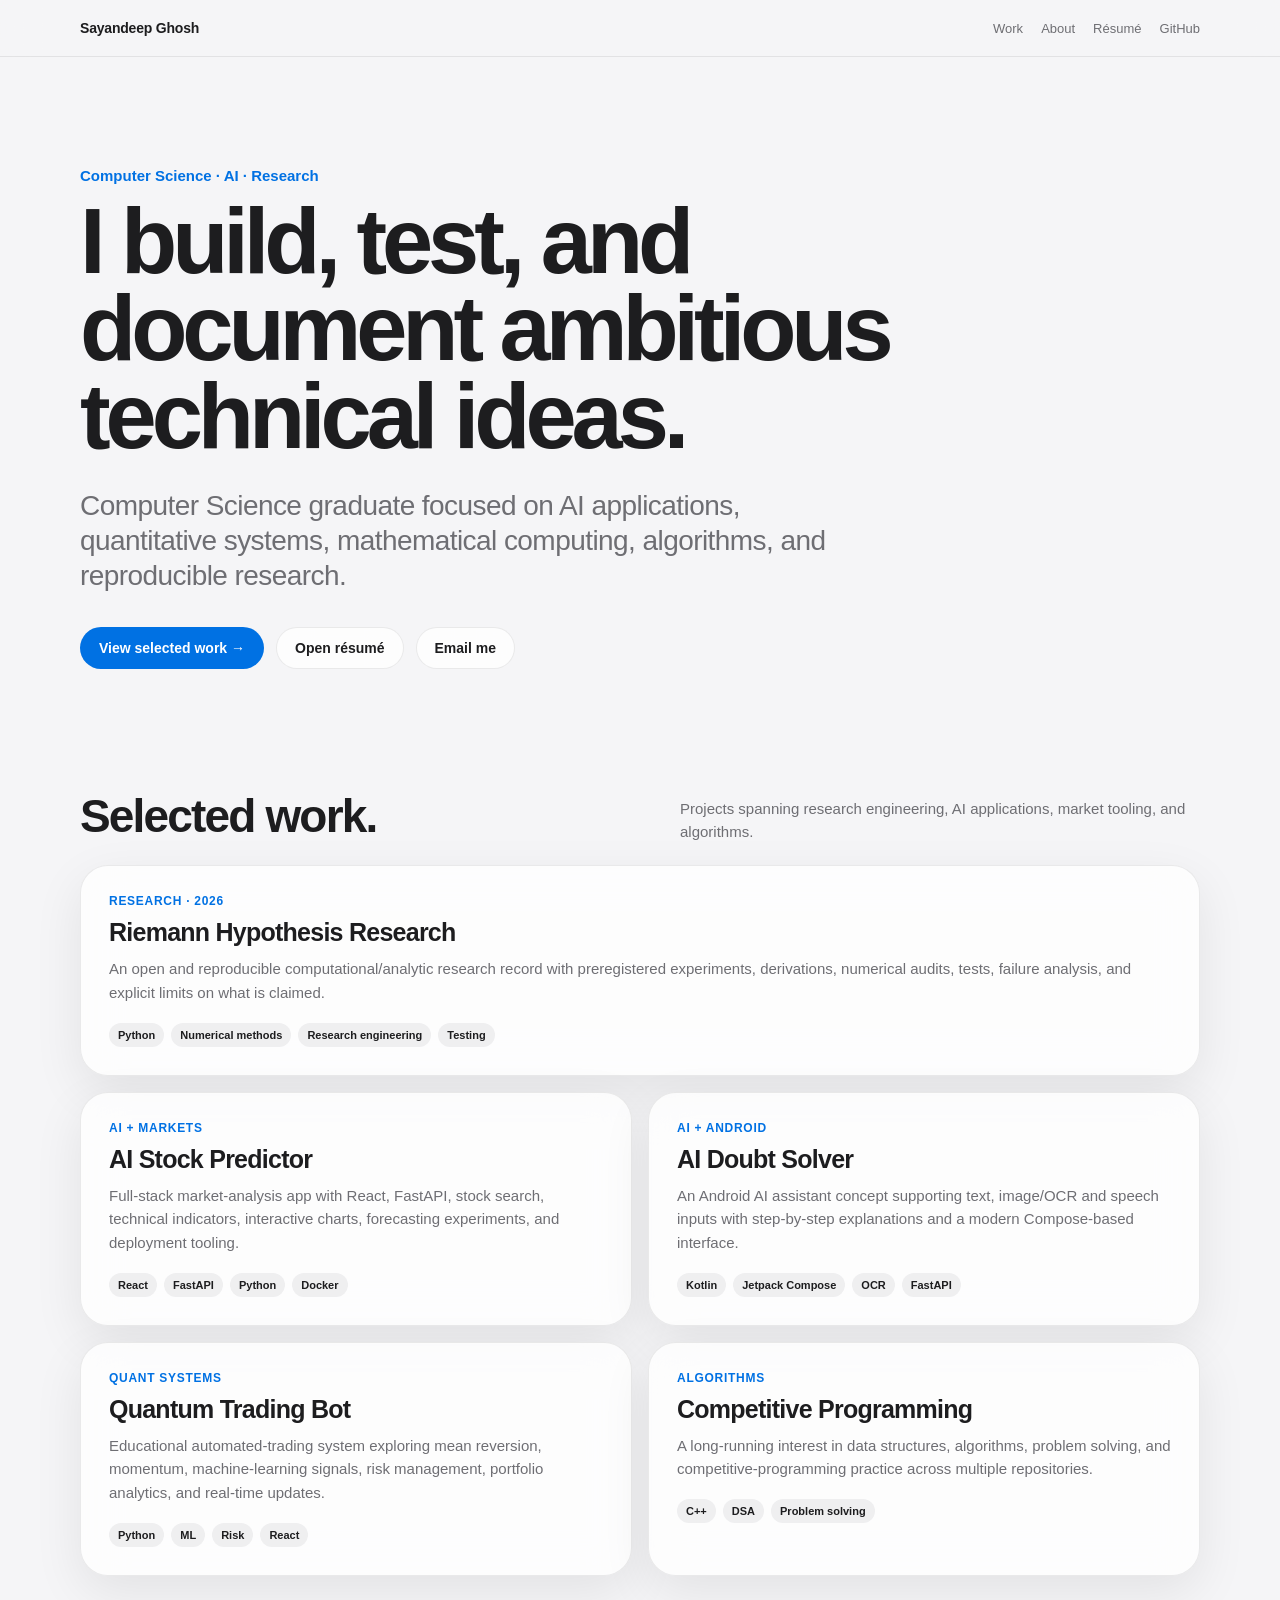
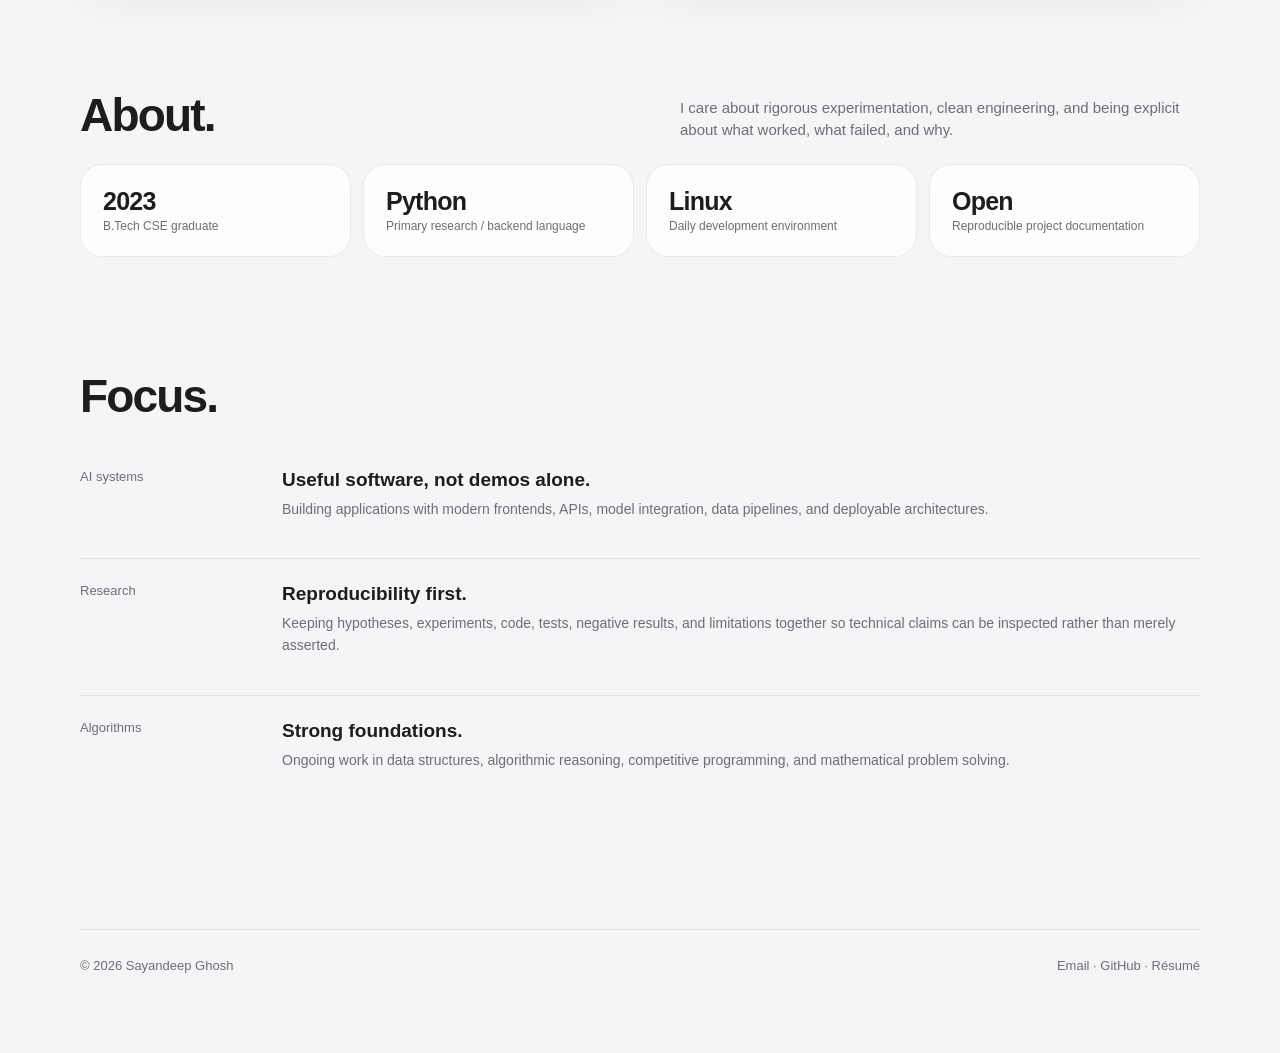
==== index.html @ 34d4f9ce "Build modern portfolio and resume site" ====
<!doctype html>
<html lang="en">
<head>
  <meta charset="utf-8">
  <meta name="viewport" content="width=device-width,initial-scale=1">
  <meta name="description" content="Sayandeep Ghosh — AI systems, quantitative tooling, mathematical research, and algorithms.">
  <meta name="theme-color" content="#f5f5f7">
  <title>Sayandeep Ghosh — Portfolio</title>
  <style>
    :root{
      --bg:#f5f5f7;--card:rgba(255,255,255,.78);--ink:#1d1d1f;--muted:#6e6e73;
      --line:rgba(0,0,0,.08);--blue:#0071e3;--shadow:0 16px 50px rgba(0,0,0,.08);
      --radius:28px
    }
    @media(prefers-color-scheme:dark){
      :root{--bg:#000;--card:rgba(28,28,30,.76);--ink:#f5f5f7;--muted:#a1a1a6;--line:rgba(255,255,255,.10);--blue:#2997ff;--shadow:0 16px 50px rgba(0,0,0,.35)}
    }
    *{box-sizing:border-box}html{scroll-behavior:smooth}body{margin:0;background:var(--bg);color:var(--ink);
      font-family:-apple-system,BlinkMacSystemFont,"SF Pro Display","SF Pro Text","Helvetica Neue",Arial,sans-serif;
      -webkit-font-smoothing:antialiased;text-rendering:optimizeLegibility}
    a{color:inherit;text-decoration:none}.wrap{width:min(1120px,calc(100% - 32px));margin:auto}
    nav{position:sticky;top:0;z-index:10;background:color-mix(in srgb,var(--bg) 80%,transparent);backdrop-filter:saturate(180%) blur(20px);
      border-bottom:1px solid var(--line)}
    .navin{height:56px;display:flex;align-items:center;justify-content:space-between}.brand{font-weight:700;font-size:14px;letter-spacing:-.2px}
    .navlinks{display:flex;gap:18px;font-size:13px;color:var(--muted)}.navlinks a:hover{color:var(--ink)}
    .hero{padding:110px 0 78px}.eyebrow{font-size:15px;font-weight:700;color:var(--blue);margin-bottom:14px}
    h1{font-size:clamp(48px,8vw,92px);line-height:.95;letter-spacing:-.055em;margin:0;max-width:940px}
    .hero p{font-size:clamp(19px,2.4vw,28px);line-height:1.25;letter-spacing:-.02em;color:var(--muted);max-width:780px;margin:28px 0 0}
    .actions{display:flex;flex-wrap:wrap;gap:12px;margin-top:34px}.btn{display:inline-flex;align-items:center;gap:8px;padding:12px 18px;border-radius:999px;font-size:14px;font-weight:650;border:1px solid var(--line)}
    .primary{background:var(--blue);color:#fff;border-color:transparent}.secondary{background:var(--card);backdrop-filter:blur(16px)}
    .section{padding:42px 0 70px}.section-head{display:flex;align-items:end;justify-content:space-between;gap:20px;margin-bottom:22px}
    h2{font-size:clamp(30px,4vw,46px);letter-spacing:-.04em;margin:0}.sub{color:var(--muted);max-width:520px;line-height:1.5;font-size:15px}
    .grid{display:grid;grid-template-columns:repeat(2,1fr);gap:16px}.card{background:var(--card);border:1px solid var(--line);border-radius:var(--radius);padding:28px;box-shadow:var(--shadow);backdrop-filter:blur(22px);transition:.25s ease}
    .card:hover{transform:translateY(-3px)}.kicker{font-size:12px;font-weight:750;color:var(--blue);letter-spacing:.06em;text-transform:uppercase}
    .card h3{font-size:25px;letter-spacing:-.03em;margin:10px 0 10px}.card p{color:var(--muted);font-size:15px;line-height:1.58;margin:0}
    .meta{display:flex;flex-wrap:wrap;gap:7px;margin-top:18px}.pill{font-size:11px;font-weight:650;background:color-mix(in srgb,var(--ink) 6%,transparent);padding:6px 9px;border-radius:999px}
    .wide{grid-column:1/-1}.stats{display:grid;grid-template-columns:repeat(4,1fr);gap:12px}.stat{padding:22px;border-radius:22px;background:var(--card);border:1px solid var(--line)}
    .stat b{display:block;font-size:25px;letter-spacing:-.03em}.stat span{color:var(--muted);font-size:12px}
    .timeline{display:grid;gap:14px}.row{display:grid;grid-template-columns:180px 1fr;gap:22px;padding:24px 0;border-top:1px solid var(--line)}
    .row:first-child{border-top:0}.when{color:var(--muted);font-size:13px}.row h3{margin:0 0 7px;font-size:19px}.row p{margin:0;color:var(--muted);line-height:1.6;font-size:14px}
    footer{padding:64px 0 80px;color:var(--muted);font-size:13px}.footerin{display:flex;justify-content:space-between;gap:20px;flex-wrap:wrap;border-top:1px solid var(--line);padding-top:28px}
    @media(max-width:760px){.navlinks a:nth-child(-n+2){display:none}.hero{padding-top:72px}.grid,.stats{grid-template-columns:1fr}.wide{grid-column:auto}.row{grid-template-columns:1fr}.section-head{align-items:flex-start;flex-direction:column}}
  </style>
</head>
<body>
<nav>
  <div class="wrap navin">
    <a class="brand" href="#">Sayandeep Ghosh</a>
    <div class="navlinks">
      <a href="#work">Work</a><a href="#about">About</a>
      <a href="resume.html">Résumé</a>
      <a href="https://github.com/Sayandeepghosh">GitHub</a>
    </div>
  </div>
</nav>

<main>
  <section class="hero wrap">
    <div class="eyebrow">Computer Science · AI · Research</div>
    <h1>I build, test, and document ambitious technical ideas.</h1>
    <p>Computer Science graduate focused on AI applications, quantitative systems, mathematical computing, algorithms, and reproducible research.</p>
    <div class="actions">
      <a class="btn primary" href="#work">View selected work →</a>
      <a class="btn secondary" href="resume.html">Open résumé</a>
      <a class="btn secondary" href="mailto:sayandg7@gmail.com">Email me</a>
    </div>
  </section>

  <section id="work" class="section wrap">
    <div class="section-head">
      <h2>Selected work.</h2>
      <div class="sub">Projects spanning research engineering, AI applications, market tooling, and algorithms.</div>
    </div>
    <div class="grid">
      <a class="card wide" href="https://github.com/Sayandeepghosh/riemann-hypothesis">
        <div class="kicker">Research · 2026</div>
        <h3>Riemann Hypothesis Research</h3>
        <p>An open and reproducible computational/analytic research record with preregistered experiments, derivations, numerical audits, tests, failure analysis, and explicit limits on what is claimed.</p>
        <div class="meta"><span class="pill">Python</span><span class="pill">Numerical methods</span><span class="pill">Research engineering</span><span class="pill">Testing</span></div>
      </a>
      <a class="card" href="https://github.com/Sayandeepghosh/ai_stock_predictor">
        <div class="kicker">AI + Markets</div>
        <h3>AI Stock Predictor</h3>
        <p>Full-stack market-analysis app with React, FastAPI, stock search, technical indicators, interactive charts, forecasting experiments, and deployment tooling.</p>
        <div class="meta"><span class="pill">React</span><span class="pill">FastAPI</span><span class="pill">Python</span><span class="pill">Docker</span></div>
      </a>
      <a class="card" href="https://github.com/Sayandeepghosh/AI-DoubtSolver-App">
        <div class="kicker">AI + Android</div>
        <h3>AI Doubt Solver</h3>
        <p>An Android AI assistant concept supporting text, image/OCR and speech inputs with step-by-step explanations and a modern Compose-based interface.</p>
        <div class="meta"><span class="pill">Kotlin</span><span class="pill">Jetpack Compose</span><span class="pill">OCR</span><span class="pill">FastAPI</span></div>
      </a>
      <a class="card" href="https://github.com/Sayandeepghosh/quantum-trading-bot">
        <div class="kicker">Quant Systems</div>
        <h3>Quantum Trading Bot</h3>
        <p>Educational automated-trading system exploring mean reversion, momentum, machine-learning signals, risk management, portfolio analytics, and real-time updates.</p>
        <div class="meta"><span class="pill">Python</span><span class="pill">ML</span><span class="pill">Risk</span><span class="pill">React</span></div>
      </a>
      <a class="card" href="https://github.com/Sayandeepghosh/Competitive-Programming">
        <div class="kicker">Algorithms</div>
        <h3>Competitive Programming</h3>
        <p>A long-running interest in data structures, algorithms, problem solving, and competitive-programming practice across multiple repositories.</p>
        <div class="meta"><span class="pill">C++</span><span class="pill">DSA</span><span class="pill">Problem solving</span></div>
      </a>
    </div>
  </section>

  <section id="about" class="section wrap">
    <div class="section-head">
      <h2>About.</h2>
      <div class="sub">I care about rigorous experimentation, clean engineering, and being explicit about what worked, what failed, and why.</div>
    </div>
    <div class="stats">
      <div class="stat"><b>2023</b><span>B.Tech CSE graduate</span></div>
      <div class="stat"><b>Python</b><span>Primary research / backend language</span></div>
      <div class="stat"><b>Linux</b><span>Daily development environment</span></div>
      <div class="stat"><b>Open</b><span>Reproducible project documentation</span></div>
    </div>
  </section>

  <section class="section wrap">
    <div class="section-head">
      <h2>Focus.</h2>
    </div>
    <div class="timeline">
      <div class="row"><div class="when">AI systems</div><div><h3>Useful software, not demos alone.</h3><p>Building applications with modern frontends, APIs, model integration, data pipelines, and deployable architectures.</p></div></div>
      <div class="row"><div class="when">Research</div><div><h3>Reproducibility first.</h3><p>Keeping hypotheses, experiments, code, tests, negative results, and limitations together so technical claims can be inspected rather than merely asserted.</p></div></div>
      <div class="row"><div class="when">Algorithms</div><div><h3>Strong foundations.</h3><p>Ongoing work in data structures, algorithmic reasoning, competitive programming, and mathematical problem solving.</p></div></div>
    </div>
  </section>
</main>

<footer>
  <div class="wrap footerin">
    <span>© 2026 Sayandeep Ghosh</span>
    <span><a href="mailto:sayandg7@gmail.com">Email</a> · <a href="https://github.com/Sayandeepghosh">GitHub</a> · <a href="resume.html">Résumé</a></span>
  </div>
</footer>
</body>
</html>
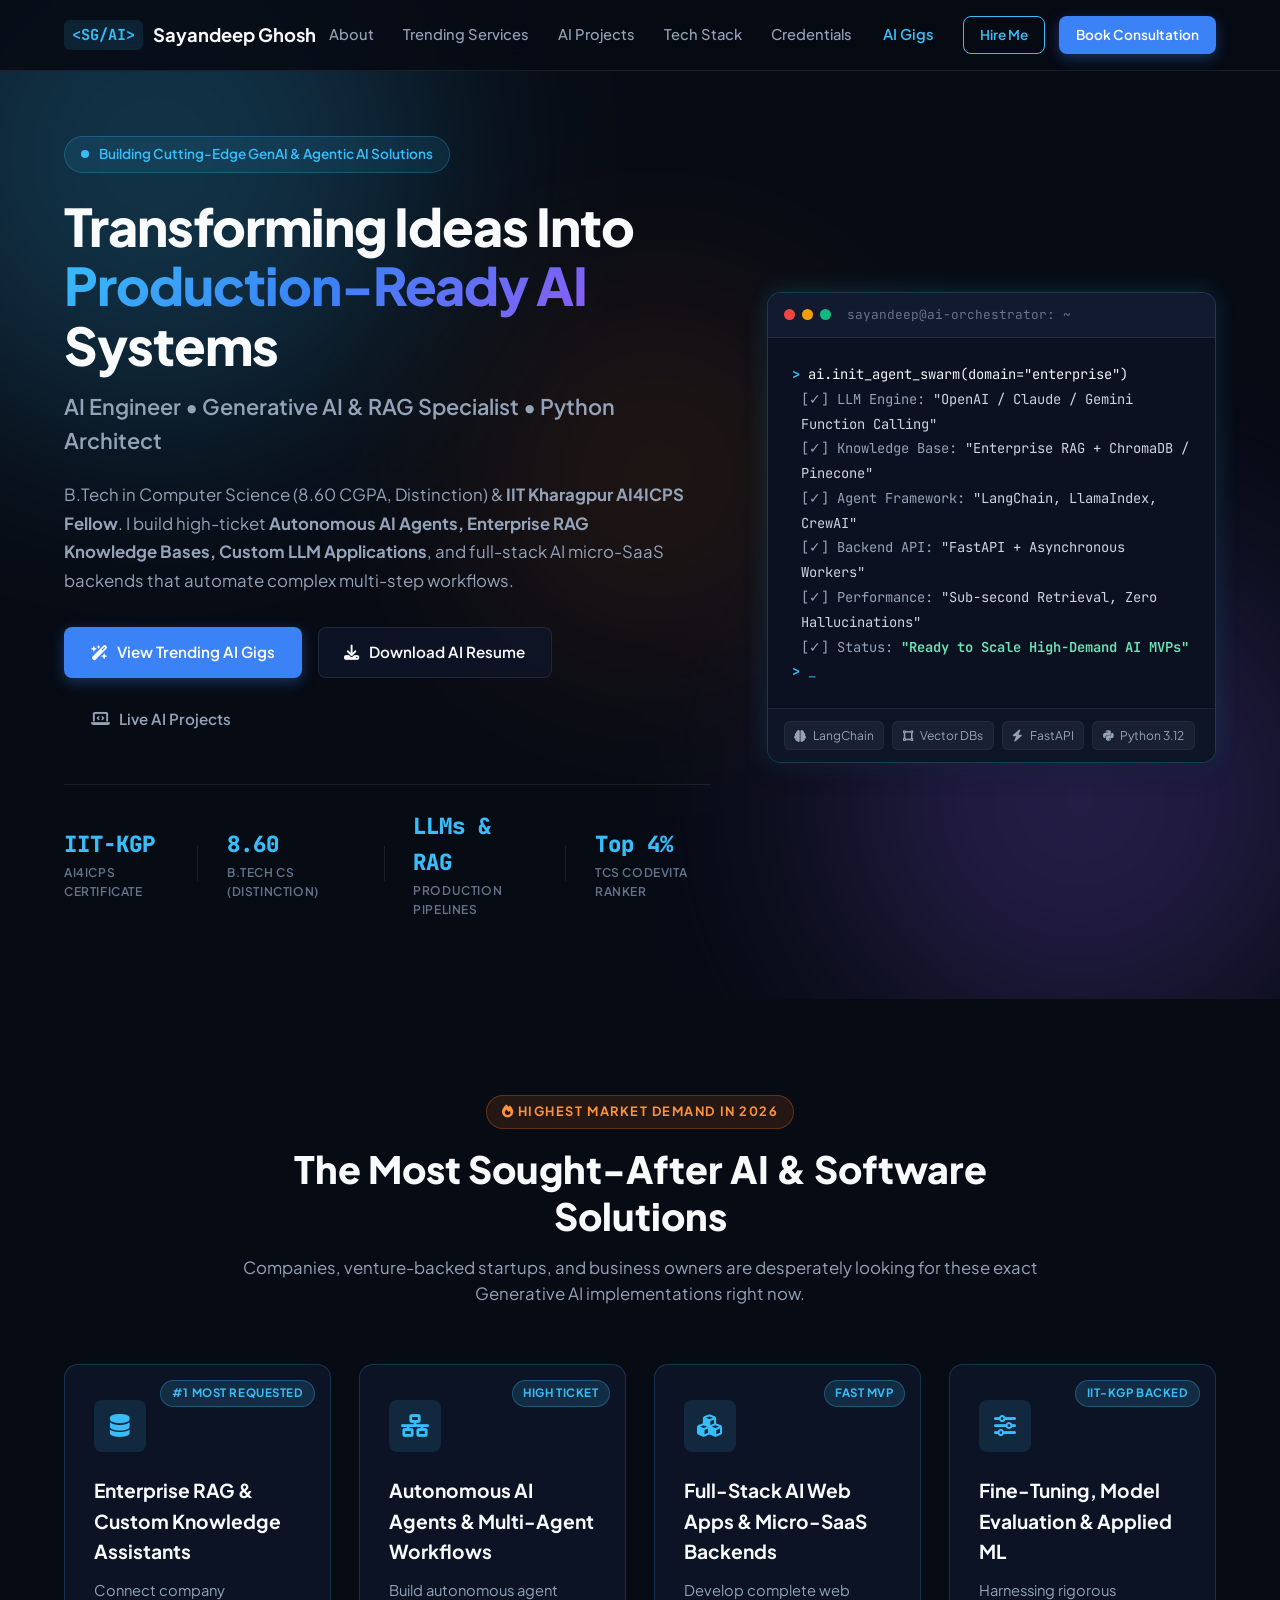
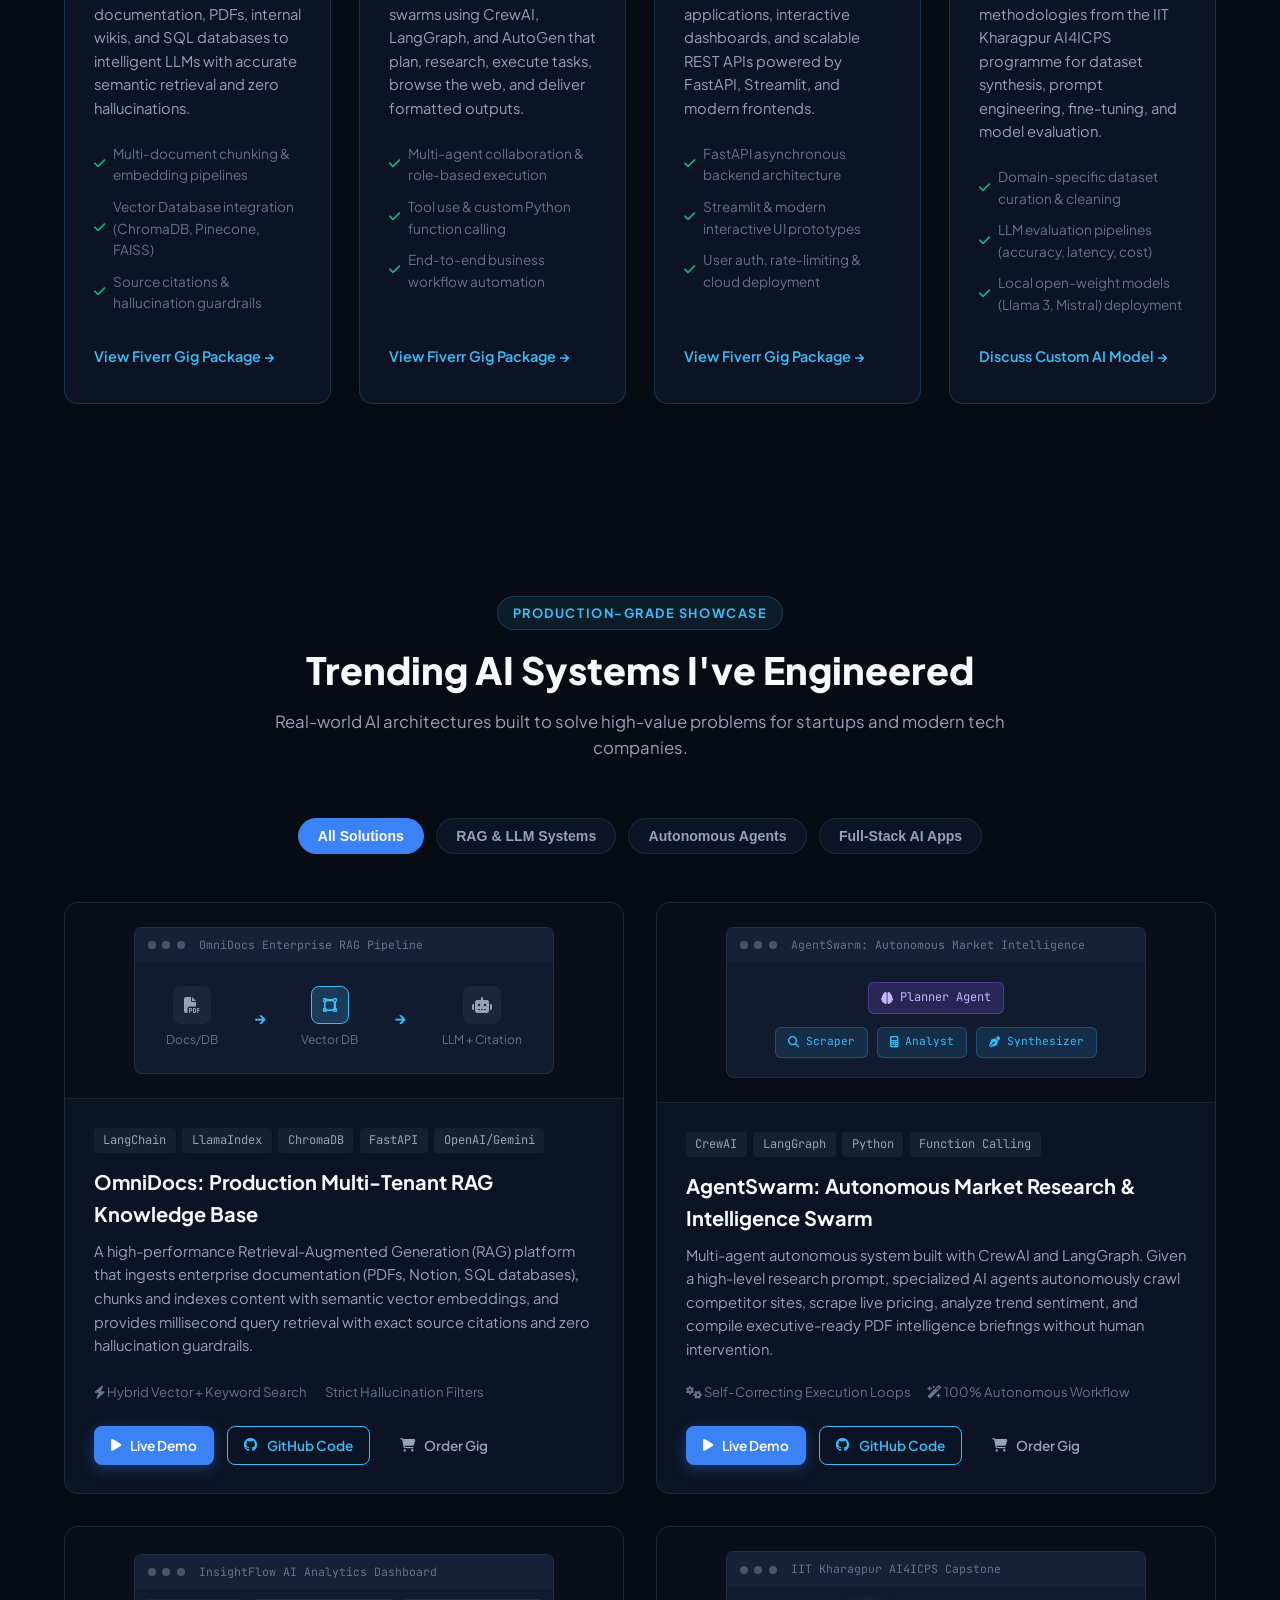
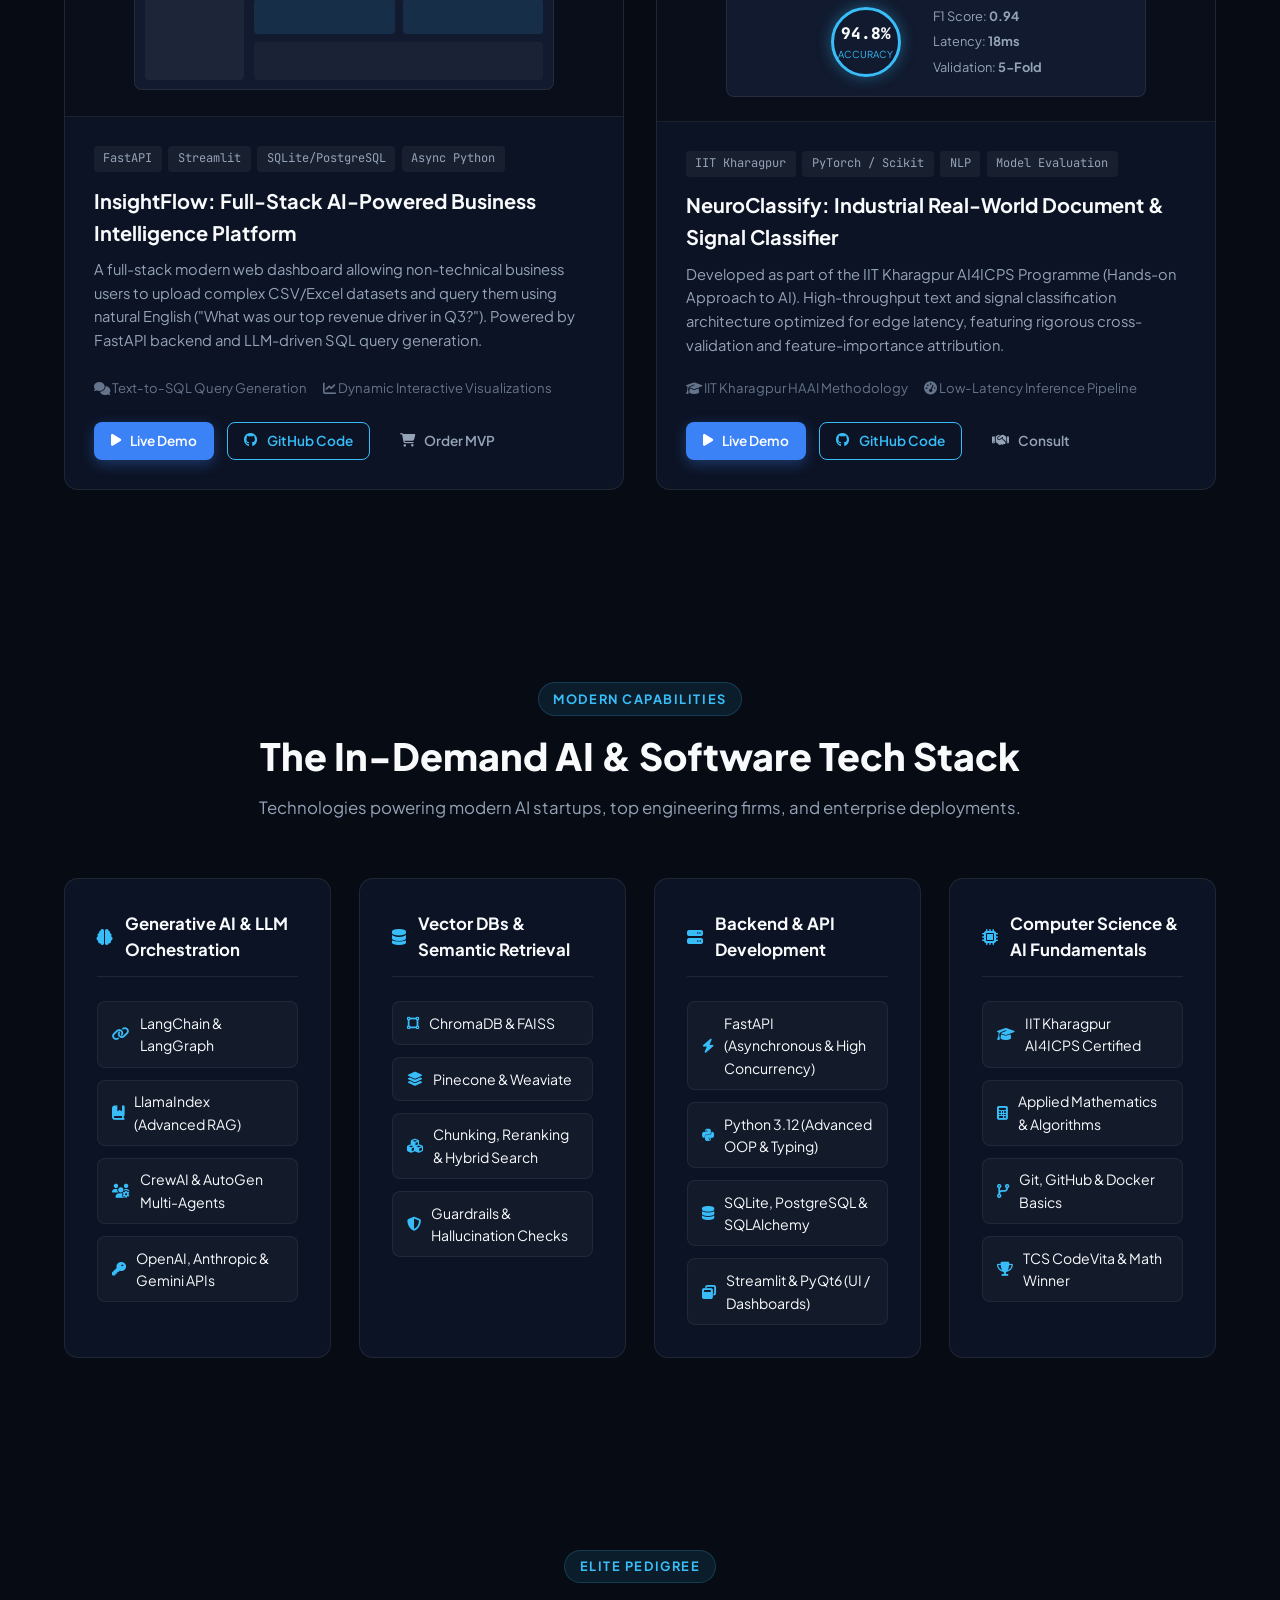
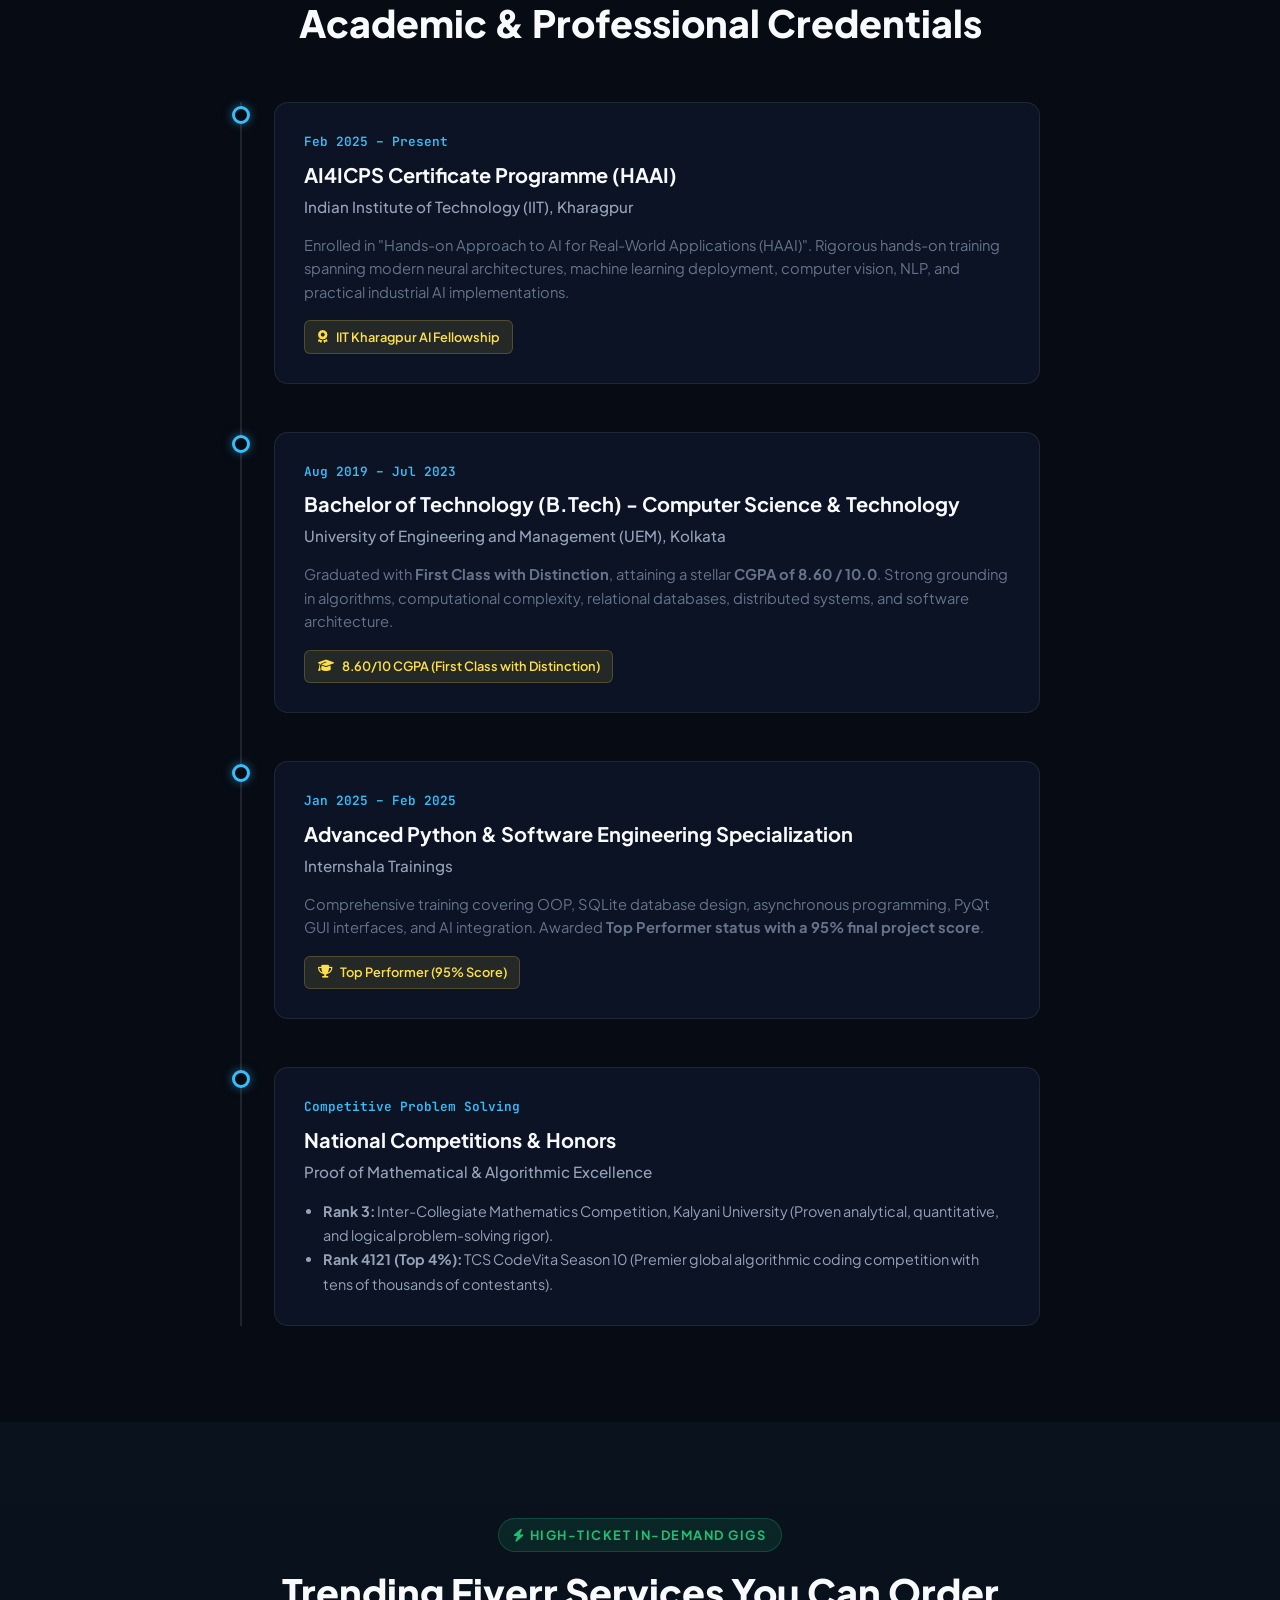
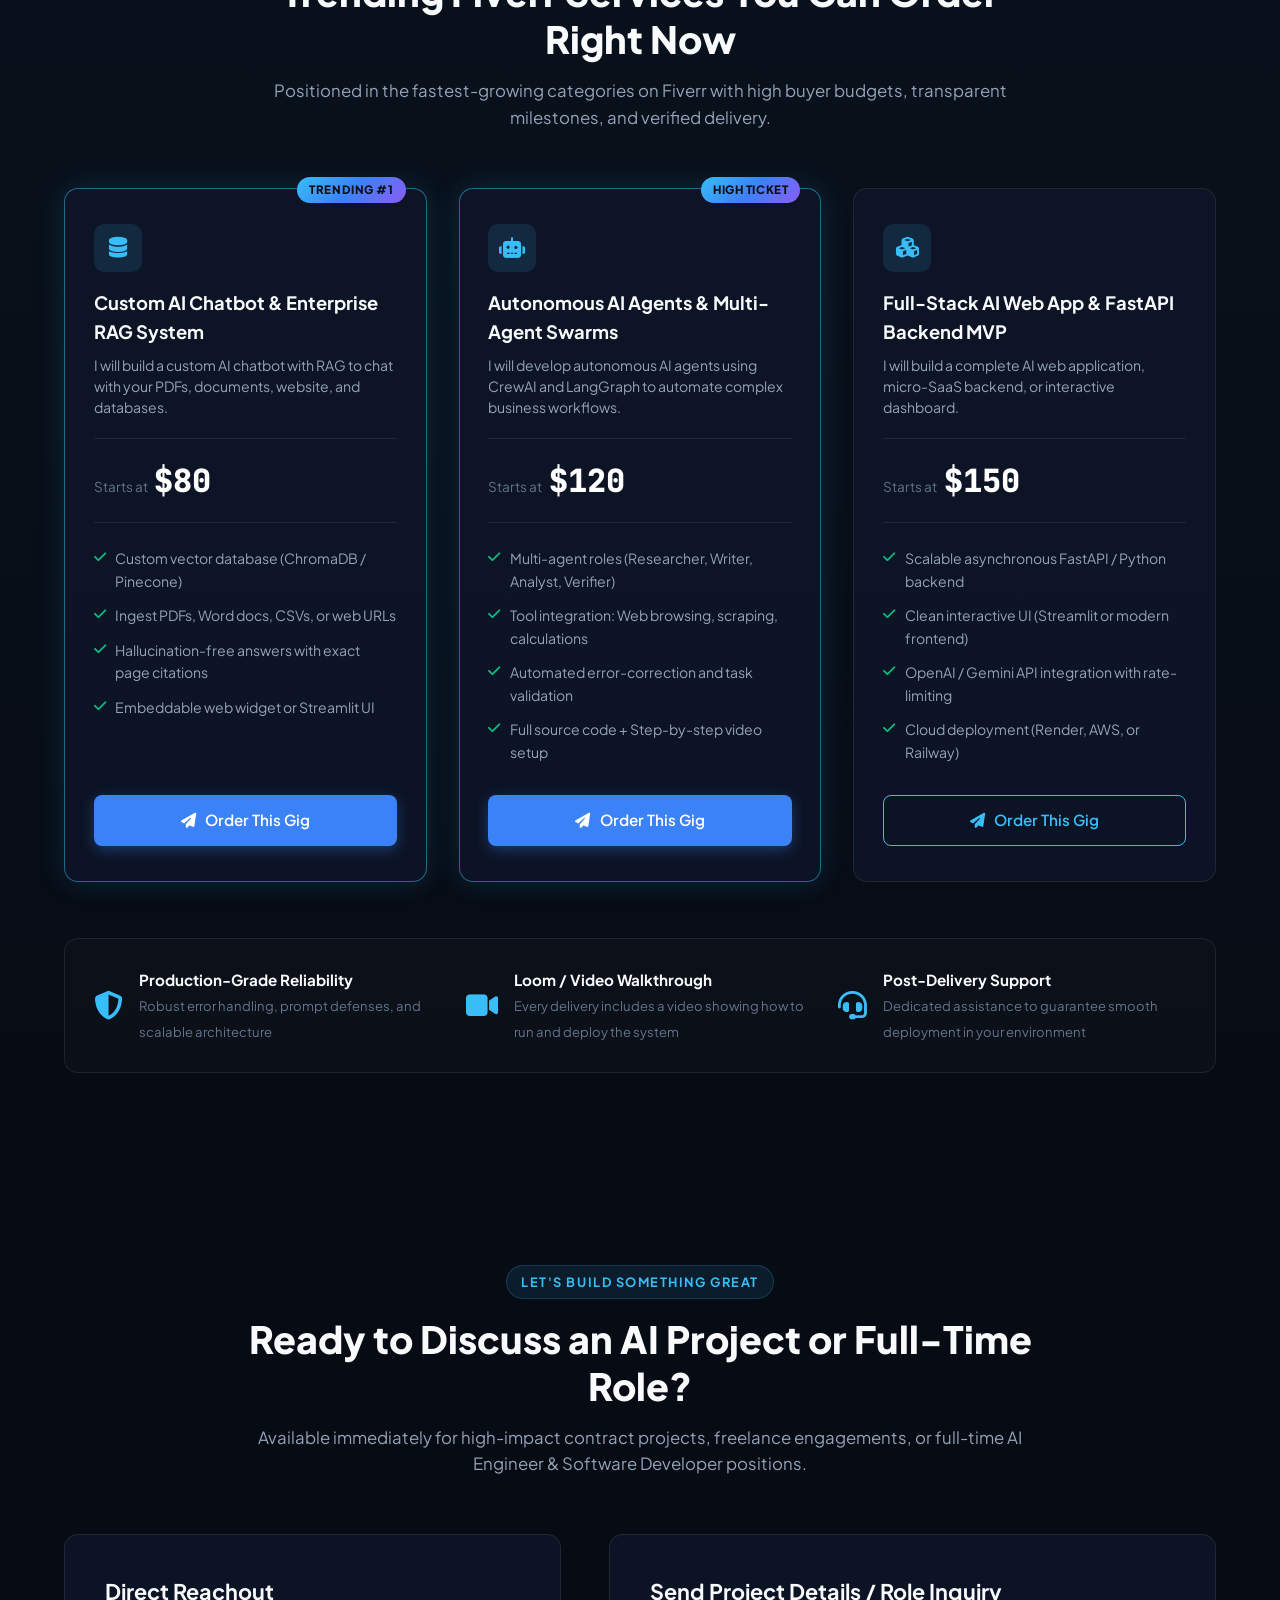
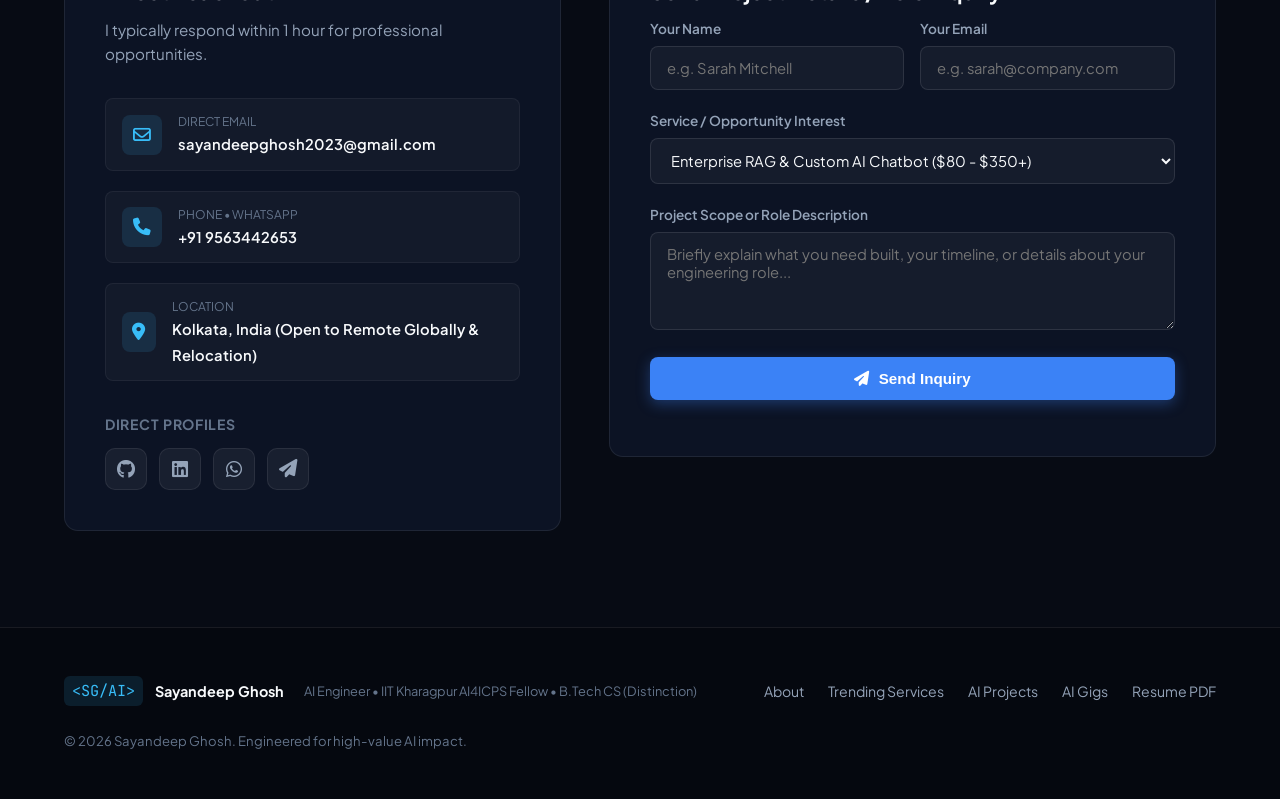
==== commit 58cfc777: "feat: launch AI Engineer & GenAI developer portfolio with live project demos" ====
--- a/index.html
+++ b/index.html
@@ -1,140 +1,765 @@
-<!doctype html>
+<!DOCTYPE html>
 <html lang="en">
 <head>
-  <meta charset="utf-8">
-  <meta name="viewport" content="width=device-width,initial-scale=1">
-  <meta name="description" content="Sayandeep Ghosh — AI systems, quantitative tooling, mathematical research, and algorithms.">
-  <meta name="theme-color" content="#f5f5f7">
-  <title>Sayandeep Ghosh — Portfolio</title>
-  <style>
-    :root{
-      --bg:#f5f5f7;--card:rgba(255,255,255,.78);--ink:#1d1d1f;--muted:#6e6e73;
-      --line:rgba(0,0,0,.08);--blue:#0071e3;--shadow:0 16px 50px rgba(0,0,0,.08);
-      --radius:28px
-    }
-    @media(prefers-color-scheme:dark){
-      :root{--bg:#000;--card:rgba(28,28,30,.76);--ink:#f5f5f7;--muted:#a1a1a6;--line:rgba(255,255,255,.10);--blue:#2997ff;--shadow:0 16px 50px rgba(0,0,0,.35)}
-    }
-    *{box-sizing:border-box}html{scroll-behavior:smooth}body{margin:0;background:var(--bg);color:var(--ink);
-      font-family:-apple-system,BlinkMacSystemFont,"SF Pro Display","SF Pro Text","Helvetica Neue",Arial,sans-serif;
-      -webkit-font-smoothing:antialiased;text-rendering:optimizeLegibility}
-    a{color:inherit;text-decoration:none}.wrap{width:min(1120px,calc(100% - 32px));margin:auto}
-    nav{position:sticky;top:0;z-index:10;background:color-mix(in srgb,var(--bg) 80%,transparent);backdrop-filter:saturate(180%) blur(20px);
-      border-bottom:1px solid var(--line)}
-    .navin{height:56px;display:flex;align-items:center;justify-content:space-between}.brand{font-weight:700;font-size:14px;letter-spacing:-.2px}
-    .navlinks{display:flex;gap:18px;font-size:13px;color:var(--muted)}.navlinks a:hover{color:var(--ink)}
-    .hero{padding:110px 0 78px}.eyebrow{font-size:15px;font-weight:700;color:var(--blue);margin-bottom:14px}
-    h1{font-size:clamp(48px,8vw,92px);line-height:.95;letter-spacing:-.055em;margin:0;max-width:940px}
-    .hero p{font-size:clamp(19px,2.4vw,28px);line-height:1.25;letter-spacing:-.02em;color:var(--muted);max-width:780px;margin:28px 0 0}
-    .actions{display:flex;flex-wrap:wrap;gap:12px;margin-top:34px}.btn{display:inline-flex;align-items:center;gap:8px;padding:12px 18px;border-radius:999px;font-size:14px;font-weight:650;border:1px solid var(--line)}
-    .primary{background:var(--blue);color:#fff;border-color:transparent}.secondary{background:var(--card);backdrop-filter:blur(16px)}
-    .section{padding:42px 0 70px}.section-head{display:flex;align-items:end;justify-content:space-between;gap:20px;margin-bottom:22px}
-    h2{font-size:clamp(30px,4vw,46px);letter-spacing:-.04em;margin:0}.sub{color:var(--muted);max-width:520px;line-height:1.5;font-size:15px}
-    .grid{display:grid;grid-template-columns:repeat(2,1fr);gap:16px}.card{background:var(--card);border:1px solid var(--line);border-radius:var(--radius);padding:28px;box-shadow:var(--shadow);backdrop-filter:blur(22px);transition:.25s ease}
-    .card:hover{transform:translateY(-3px)}.kicker{font-size:12px;font-weight:750;color:var(--blue);letter-spacing:.06em;text-transform:uppercase}
-    .card h3{font-size:25px;letter-spacing:-.03em;margin:10px 0 10px}.card p{color:var(--muted);font-size:15px;line-height:1.58;margin:0}
-    .meta{display:flex;flex-wrap:wrap;gap:7px;margin-top:18px}.pill{font-size:11px;font-weight:650;background:color-mix(in srgb,var(--ink) 6%,transparent);padding:6px 9px;border-radius:999px}
-    .wide{grid-column:1/-1}.stats{display:grid;grid-template-columns:repeat(4,1fr);gap:12px}.stat{padding:22px;border-radius:22px;background:var(--card);border:1px solid var(--line)}
-    .stat b{display:block;font-size:25px;letter-spacing:-.03em}.stat span{color:var(--muted);font-size:12px}
-    .timeline{display:grid;gap:14px}.row{display:grid;grid-template-columns:180px 1fr;gap:22px;padding:24px 0;border-top:1px solid var(--line)}
-    .row:first-child{border-top:0}.when{color:var(--muted);font-size:13px}.row h3{margin:0 0 7px;font-size:19px}.row p{margin:0;color:var(--muted);line-height:1.6;font-size:14px}
-    footer{padding:64px 0 80px;color:var(--muted);font-size:13px}.footerin{display:flex;justify-content:space-between;gap:20px;flex-wrap:wrap;border-top:1px solid var(--line);padding-top:28px}
-    @media(max-width:760px){.navlinks a:nth-child(-n+2){display:none}.hero{padding-top:72px}.grid,.stats{grid-template-columns:1fr}.wide{grid-column:auto}.row{grid-template-columns:1fr}.section-head{align-items:flex-start;flex-direction:column}}
-  </style>
+  <meta charset="UTF-8" />
+  <meta name="viewport" content="width=device-width, initial-scale=1.0" />
+  <title>Sayandeep Ghosh | AI Engineer & Generative AI Solutions Developer</title>
+  <meta name="description" content="Portfolio of Sayandeep Ghosh - AI Engineer, Generative AI & RAG Developer, IIT Kharagpur AI4ICPS Fellow, B.Tech CS (Distinction). Building Autonomous AI Agents, Custom LLM Applications, and High-Performance Python AI Systems." />
+  
+  <!-- Google Fonts & Font Awesome -->
+  <link rel="preconnect" href="https://fonts.googleapis.com" />
+  <link rel="preconnect" href="https://fonts.gstatic.com" crossorigin />
+  <link href="https://fonts.googleapis.com/css2?family=Plus+Jakarta+Sans:wght@300;400;500;600;700;800&family=JetBrains+Mono:wght@400;500;600;700&display=swap" rel="stylesheet" />
+  <link rel="stylesheet" href="https://cdnjs.cloudflare.com/ajax/libs/font-awesome/6.5.1/css/all.min.css" />
+  
+  <link rel="stylesheet" href="style.css" />
 </head>
 <body>
-<nav>
-  <div class="wrap navin">
-    <a class="brand" href="#">Sayandeep Ghosh</a>
-    <div class="navlinks">
-      <a href="#work">Work</a><a href="#about">About</a>
-      <a href="resume.html">Résumé</a>
-      <a href="https://github.com/Sayandeepghosh">GitHub</a>
+  <!-- Navigation Header -->
+  <header class="navbar" id="navbar">
+    <div class="nav-container">
+      <a href="#hero" class="brand-logo">
+        <span class="logo-symbol">&lt;SG/AI&gt;</span>
+        <span class="logo-text">Sayandeep Ghosh</span>
+      </a>
+
+      <nav class="nav-links" id="navLinks">
+        <a href="#about" class="nav-link">About</a>
+        <a href="#trending-services" class="nav-link">Trending Services</a>
+        <a href="#projects" class="nav-link">AI Projects</a>
+        <a href="#skills" class="nav-link">Tech Stack</a>
+        <a href="#education" class="nav-link">Credentials</a>
+        <a href="#fiverr-gigs" class="nav-link highlight-link"><i class="fa-solid fa-sparkles"></i> AI Gigs</a>
+        <a href="#contact" class="btn btn-outline btn-sm">Hire Me</a>
+      </nav>
+
+      <div class="nav-actions">
+        <a href="#contact" class="btn btn-primary btn-sm nav-cta">Book Consultation</a>
+        <button class="mobile-toggle" id="menuToggle" aria-label="Toggle menu">
+          <i class="fa-solid fa-bars"></i>
+        </button>
+      </div>
     </div>
-  </div>
-</nav>
-
-<main>
-  <section class="hero wrap">
-    <div class="eyebrow">Computer Science · AI · Research</div>
-    <h1>I build, test, and document ambitious technical ideas.</h1>
-    <p>Computer Science graduate focused on AI applications, quantitative systems, mathematical computing, algorithms, and reproducible research.</p>
-    <div class="actions">
-      <a class="btn primary" href="#work">View selected work →</a>
-      <a class="btn secondary" href="resume.html">Open résumé</a>
-      <a class="btn secondary" href="mailto:sayandg7@gmail.com">Email me</a>
+  </header>
+
+  <main>
+    <!-- Hero Section -->
+    <section class="hero" id="hero">
+      <div class="hero-bg-blobs">
+        <div class="blob blob-1"></div>
+        <div class="blob blob-2"></div>
+        <div class="blob blob-3"></div>
+      </div>
+
+      <div class="container hero-content">
+        <div class="hero-text-col">
+          <div class="badge-status">
+            <span class="pulsing-dot"></span>
+            Building Cutting-Edge GenAI &amp; Agentic AI Solutions
+          </div>
+
+          <h1 class="hero-title">
+            Transforming Ideas Into <span class="text-gradient">Production-Ready AI</span> Systems
+          </h1>
+
+          <h2 class="hero-subtitle">
+            AI Engineer &bull; Generative AI &amp; RAG Specialist &bull; Python Architect
+          </h2>
+
+          <p class="hero-description">
+            B.Tech in Computer Science (8.60 CGPA, Distinction) &amp; <strong>IIT Kharagpur AI4ICPS Fellow</strong>. 
+            I build high-ticket <strong>Autonomous AI Agents, Enterprise RAG Knowledge Bases, Custom LLM Applications</strong>, and full-stack AI micro-SaaS backends that automate complex multi-step workflows.
+          </p>
+
+          <div class="hero-cta-group">
+            <a href="#fiverr-gigs" class="btn btn-primary">
+              <i class="fa-solid fa-wand-magic-sparkles"></i> View Trending AI Gigs
+            </a>
+            <a href="sayandeepghosh_resume.pdf" download class="btn btn-secondary">
+              <i class="fa-solid fa-download"></i> Download AI Resume
+            </a>
+            <a href="#projects" class="btn btn-ghost">
+              <i class="fa-solid fa-laptop-code"></i> Live AI Projects
+            </a>
+          </div>
+
+          <div class="hero-highlights">
+            <div class="highlight-item">
+              <span class="highlight-number">IIT-KGP</span>
+              <span class="highlight-label">AI4ICPS Certificate</span>
+            </div>
+            <div class="highlight-divider"></div>
+            <div class="highlight-item">
+              <span class="highlight-number">8.60</span>
+              <span class="highlight-label">B.Tech CS (Distinction)</span>
+            </div>
+            <div class="highlight-divider"></div>
+            <div class="highlight-item">
+              <span class="highlight-number">LLMs &amp; RAG</span>
+              <span class="highlight-label">Production Pipelines</span>
+            </div>
+            <div class="highlight-divider"></div>
+            <div class="highlight-item">
+              <span class="highlight-number">Top 4%</span>
+              <span class="highlight-label">TCS CodeVita Ranker</span>
+            </div>
+          </div>
+        </div>
+
+        <div class="hero-card-col">
+          <div class="terminal-card">
+            <div class="terminal-header">
+              <div class="terminal-dots">
+                <span class="dot dot-red"></span>
+                <span class="dot dot-yellow"></span>
+                <span class="dot dot-green"></span>
+              </div>
+              <span class="terminal-title">sayandeep@ai-orchestrator: ~</span>
+            </div>
+            <div class="terminal-body">
+              <p><span class="term-prompt">&gt;</span> <span class="term-cmd">ai.init_agent_swarm(domain="enterprise")</span></p>
+              <p class="term-out"><span class="term-key">[✓] LLM Engine:</span> "OpenAI / Claude / Gemini Function Calling"</p>
+              <p class="term-out"><span class="term-key">[✓] Knowledge Base:</span> "Enterprise RAG + ChromaDB / Pinecone"</p>
+              <p class="term-out"><span class="term-key">[✓] Agent Framework:</span> "LangChain, LlamaIndex, CrewAI"</p>
+              <p class="term-out"><span class="term-key">[✓] Backend API:</span> "FastAPI + Asynchronous Workers"</p>
+              <p class="term-out"><span class="term-key">[✓] Performance:</span> "Sub-second Retrieval, Zero Hallucinations"</p>
+              <p class="term-out"><span class="term-key">[✓] Status:</span> <span class="term-highlight">"Ready to Scale High-Demand AI MVPs"</span></p>
+              <p class="mt-2"><span class="term-prompt">&gt;</span> <span class="term-cursor">_</span></p>
+            </div>
+            <div class="terminal-footer">
+              <div class="tech-tag"><i class="fa-solid fa-brain"></i> LangChain</div>
+              <div class="tech-tag"><i class="fa-solid fa-vector-square"></i> Vector DBs</div>
+              <div class="tech-tag"><i class="fa-solid fa-bolt"></i> FastAPI</div>
+              <div class="tech-tag"><i class="fa-brands fa-python"></i> Python 3.12</div>
+            </div>
+          </div>
+        </div>
+      </div>
+    </section>
+
+    <!-- Trending Market In-Demand Services -->
+    <section class="section services-section" id="trending-services">
+      <div class="container">
+        <div class="section-header">
+          <span class="section-tag trending-tag"><i class="fa-solid fa-fire"></i> Highest Market Demand in 2026</span>
+          <h2 class="section-title">The Most Sought-After AI &amp; Software Solutions</h2>
+          <p class="section-desc">Companies, venture-backed startups, and business owners are desperately looking for these exact Generative AI implementations right now.</p>
+        </div>
+
+        <div class="services-grid">
+          <!-- Service 1 -->
+          <div class="service-card trending-card">
+            <div class="service-badge">#1 Most Requested</div>
+            <div class="service-icon">
+              <i class="fa-solid fa-database"></i>
+            </div>
+            <h3>Enterprise RAG &amp; Custom Knowledge Assistants</h3>
+            <p>Connect company documentation, PDFs, internal wikis, and SQL databases to intelligent LLMs with accurate semantic retrieval and zero hallucinations.</p>
+            <ul class="service-features">
+              <li><i class="fa-solid fa-check"></i> Multi-document chunking &amp; embedding pipelines</li>
+              <li><i class="fa-solid fa-check"></i> Vector Database integration (ChromaDB, Pinecone, FAISS)</li>
+              <li><i class="fa-solid fa-check"></i> Source citations &amp; hallucination guardrails</li>
+            </ul>
+            <a href="#fiverr-gigs" class="service-link">View Fiverr Gig Package &rarr;</a>
+          </div>
+
+          <!-- Service 2 -->
+          <div class="service-card trending-card">
+            <div class="service-badge">High Ticket</div>
+            <div class="service-icon">
+              <i class="fa-solid fa-network-wired"></i>
+            </div>
+            <h3>Autonomous AI Agents &amp; Multi-Agent Workflows</h3>
+            <p>Build autonomous agent swarms using CrewAI, LangGraph, and AutoGen that plan, research, execute tasks, browse the web, and deliver formatted outputs.</p>
+            <ul class="service-features">
+              <li><i class="fa-solid fa-check"></i> Multi-agent collaboration &amp; role-based execution</li>
+              <li><i class="fa-solid fa-check"></i> Tool use &amp; custom Python function calling</li>
+              <li><i class="fa-solid fa-check"></i> End-to-end business workflow automation</li>
+            </ul>
+            <a href="#fiverr-gigs" class="service-link">View Fiverr Gig Package &rarr;</a>
+          </div>
+
+          <!-- Service 3 -->
+          <div class="service-card trending-card">
+            <div class="service-badge">Fast MVP</div>
+            <div class="service-icon">
+              <i class="fa-solid fa-cubes"></i>
+            </div>
+            <h3>Full-Stack AI Web Apps &amp; Micro-SaaS Backends</h3>
+            <p>Develop complete web applications, interactive dashboards, and scalable REST APIs powered by FastAPI, Streamlit, and modern frontends.</p>
+            <ul class="service-features">
+              <li><i class="fa-solid fa-check"></i> FastAPI asynchronous backend architecture</li>
+              <li><i class="fa-solid fa-check"></i> Streamlit &amp; modern interactive UI prototypes</li>
+              <li><i class="fa-solid fa-check"></i> User auth, rate-limiting &amp; cloud deployment</li>
+            </ul>
+            <a href="#fiverr-gigs" class="service-link">View Fiverr Gig Package &rarr;</a>
+          </div>
+
+          <!-- Service 4 -->
+          <div class="service-card trending-card">
+            <div class="service-badge">IIT-KGP Backed</div>
+            <div class="service-icon">
+              <i class="fa-solid fa-sliders"></i>
+            </div>
+            <h3>Fine-Tuning, Model Evaluation &amp; Applied ML</h3>
+            <p>Harnessing rigorous methodologies from the IIT Kharagpur AI4ICPS programme for dataset synthesis, prompt engineering, fine-tuning, and model evaluation.</p>
+            <ul class="service-features">
+              <li><i class="fa-solid fa-check"></i> Domain-specific dataset curation &amp; cleaning</li>
+              <li><i class="fa-solid fa-check"></i> LLM evaluation pipelines (accuracy, latency, cost)</li>
+              <li><i class="fa-solid fa-check"></i> Local open-weight models (Llama 3, Mistral) deployment</li>
+            </ul>
+            <a href="#contact" class="service-link">Discuss Custom AI Model &rarr;</a>
+          </div>
+        </div>
+      </div>
+    </section>
+
+    <!-- Trending Featured Projects Section -->
+    <section class="section projects-section" id="projects">
+      <div class="container">
+        <div class="section-header">
+          <span class="section-tag">Production-Grade Showcase</span>
+          <h2 class="section-title">Trending AI Systems I've Engineered</h2>
+          <p class="section-desc">Real-world AI architectures built to solve high-value problems for startups and modern tech companies.</p>
+        </div>
+
+        <div class="projects-filter">
+          <button class="filter-btn active" data-filter="all">All Solutions</button>
+          <button class="filter-btn" data-filter="rag">RAG &amp; LLM Systems</button>
+          <button class="filter-btn" data-filter="agents">Autonomous Agents</button>
+          <button class="filter-btn" data-filter="fullstack">Full-Stack AI Apps</button>
+        </div>
+
+        <div class="projects-grid">
+          <!-- Project 1: Enterprise RAG -->
+          <div class="project-card" data-category="rag">
+            <div class="project-preview rag-preview">
+              <div class="preview-mockup">
+                <div class="mockup-header">
+                  <span class="mock-dot"></span><span class="mock-dot"></span><span class="mock-dot"></span>
+                  <span class="mock-title">OmniDocs Enterprise RAG Pipeline</span>
+                </div>
+                <div class="mockup-rag-viz">
+                  <div class="viz-step"><i class="fa-solid fa-file-pdf"></i><span>Docs/DB</span></div>
+                  <div class="viz-arrow">&rarr;</div>
+                  <div class="viz-step active"><i class="fa-solid fa-vector-square"></i><span>Vector DB</span></div>
+                  <div class="viz-arrow">&rarr;</div>
+                  <div class="viz-step"><i class="fa-solid fa-robot"></i><span>LLM + Citation</span></div>
+                </div>
+              </div>
+            </div>
+            <div class="project-details">
+              <div class="project-tags">
+                <span class="tag">LangChain</span>
+                <span class="tag">LlamaIndex</span>
+                <span class="tag">ChromaDB</span>
+                <span class="tag">FastAPI</span>
+                <span class="tag">OpenAI/Gemini</span>
+              </div>
+              <h3 class="project-title">OmniDocs: Production Multi-Tenant RAG Knowledge Base</h3>
+              <p class="project-description">
+                A high-performance Retrieval-Augmented Generation (RAG) platform that ingests enterprise documentation (PDFs, Notion, SQL databases), chunks and indexes content with semantic vector embeddings, and provides millisecond query retrieval with exact source citations and zero hallucination guardrails.
+              </p>
+              <div class="project-features">
+                <span><i class="fa-solid fa-bolt"></i> Hybrid Vector + Keyword Search</span>
+                <span><i class="fa-solid fa-shield-check"></i> Strict Hallucination Filters</span>
+              </div>
+              <div class="project-links">
+                <a href="https://sayandeepghosh.github.io/omnidocs-rag/" target="_blank" rel="noopener" class="btn btn-primary btn-sm"><i class="fa-solid fa-play"></i> Live Demo</a>
+                <a href="https://github.com/Sayandeepghosh/omnidocs-rag" target="_blank" rel="noopener" class="btn btn-outline btn-sm"><i class="fa-brands fa-github"></i> GitHub Code</a>
+                <a href="#fiverr-gigs" class="btn btn-ghost btn-sm"><i class="fa-solid fa-cart-shopping"></i> Order Gig</a>
+              </div>
+            </div>
+          </div>
+
+          <!-- Project 2: Autonomous Agents -->
+          <div class="project-card" data-category="agents">
+            <div class="project-preview agent-preview">
+              <div class="preview-mockup">
+                <div class="mockup-header">
+                  <span class="mock-dot"></span><span class="mock-dot"></span><span class="mock-dot"></span>
+                  <span class="mock-title">AgentSwarm: Autonomous Market Intelligence</span>
+                </div>
+                <div class="mockup-agent-viz">
+                  <div class="agent-badge planner"><i class="fa-solid fa-brain"></i> Planner Agent</div>
+                  <div class="agent-sub-row">
+                    <div class="agent-badge worker"><i class="fa-solid fa-magnifying-glass"></i> Scraper</div>
+                    <div class="agent-badge worker"><i class="fa-solid fa-calculator"></i> Analyst</div>
+                    <div class="agent-badge worker"><i class="fa-solid fa-pen-nib"></i> Synthesizer</div>
+                  </div>
+                </div>
+              </div>
+            </div>
+            <div class="project-details">
+              <div class="project-tags">
+                <span class="tag">CrewAI</span>
+                <span class="tag">LangGraph</span>
+                <span class="tag">Python</span>
+                <span class="tag">Function Calling</span>
+              </div>
+              <h3 class="project-title">AgentSwarm: Autonomous Market Research &amp; Intelligence Swarm</h3>
+              <p class="project-description">
+                Multi-agent autonomous system built with CrewAI and LangGraph. Given a high-level research prompt, specialized AI agents autonomously crawl competitor sites, scrape live pricing, analyze trend sentiment, and compile executive-ready PDF intelligence briefings without human intervention.
+              </p>
+              <div class="project-features">
+                <span><i class="fa-solid fa-gears"></i> Self-Correcting Execution Loops</span>
+                <span><i class="fa-solid fa-wand-magic-sparkles"></i> 100% Autonomous Workflow</span>
+              </div>
+              <div class="project-links">
+                <a href="https://sayandeepghosh.github.io/agentswarm/" target="_blank" rel="noopener" class="btn btn-primary btn-sm"><i class="fa-solid fa-play"></i> Live Demo</a>
+                <a href="https://github.com/Sayandeepghosh/agentswarm" target="_blank" rel="noopener" class="btn btn-outline btn-sm"><i class="fa-brands fa-github"></i> GitHub Code</a>
+                <a href="#fiverr-gigs" class="btn btn-ghost btn-sm"><i class="fa-solid fa-cart-shopping"></i> Order Gig</a>
+              </div>
+            </div>
+          </div>
+
+          <!-- Project 3: Full-Stack AI SaaS -->
+          <div class="project-card" data-category="fullstack">
+            <div class="project-preview app-preview">
+              <div class="preview-mockup">
+                <div class="mockup-header">
+                  <span class="mock-dot"></span><span class="mock-dot"></span><span class="mock-dot"></span>
+                  <span class="mock-title">InsightFlow AI Analytics Dashboard</span>
+                </div>
+                <div class="mockup-dashboard">
+                  <div class="dash-sidebar"></div>
+                  <div class="dash-body">
+                    <div class="dash-kpi-row">
+                      <div class="kpi-box"></div>
+                      <div class="kpi-box"></div>
+                    </div>
+                    <div class="dash-chart"></div>
+                  </div>
+                </div>
+              </div>
+            </div>
+            <div class="project-details">
+              <div class="project-tags">
+                <span class="tag">FastAPI</span>
+                <span class="tag">Streamlit</span>
+                <span class="tag">SQLite/PostgreSQL</span>
+                <span class="tag">Async Python</span>
+              </div>
+              <h3 class="project-title">InsightFlow: Full-Stack AI-Powered Business Intelligence Platform</h3>
+              <p class="project-description">
+                A full-stack modern web dashboard allowing non-technical business users to upload complex CSV/Excel datasets and query them using natural English ("What was our top revenue driver in Q3?"). Powered by FastAPI backend and LLM-driven SQL query generation.
+              </p>
+              <div class="project-features">
+                <span><i class="fa-solid fa-comments"></i> Text-to-SQL Query Generation</span>
+                <span><i class="fa-solid fa-chart-line"></i> Dynamic Interactive Visualizations</span>
+              </div>
+              <div class="project-links">
+                <a href="https://sayandeepghosh.github.io/insightflow-bi/" target="_blank" rel="noopener" class="btn btn-primary btn-sm"><i class="fa-solid fa-play"></i> Live Demo</a>
+                <a href="https://github.com/Sayandeepghosh/insightflow-bi" target="_blank" rel="noopener" class="btn btn-outline btn-sm"><i class="fa-brands fa-github"></i> GitHub Code</a>
+                <a href="#fiverr-gigs" class="btn btn-ghost btn-sm"><i class="fa-solid fa-cart-shopping"></i> Order MVP</a>
+              </div>
+            </div>
+          </div>
+
+          <!-- Project 4: IIT Kharagpur Capstone -->
+          <div class="project-card" data-category="rag">
+            <div class="project-preview ai-preview">
+              <div class="preview-mockup">
+                <div class="mockup-header">
+                  <span class="mock-dot"></span><span class="mock-dot"></span><span class="mock-dot"></span>
+                  <span class="mock-title">IIT Kharagpur AI4ICPS Capstone</span>
+                </div>
+                <div class="mockup-ml-metric">
+                  <div class="metric-circle">
+                    <span class="metric-val">94.8%</span>
+                    <span class="metric-lbl">Accuracy</span>
+                  </div>
+                  <div class="metric-stats">
+                    <div>F1 Score: <strong>0.94</strong></div>
+                    <div>Latency: <strong>18ms</strong></div>
+                    <div>Validation: <strong>5-Fold</strong></div>
+                  </div>
+                </div>
+              </div>
+            </div>
+            <div class="project-details">
+              <div class="project-tags">
+                <span class="tag">IIT Kharagpur</span>
+                <span class="tag">PyTorch / Scikit</span>
+                <span class="tag">NLP</span>
+                <span class="tag">Model Evaluation</span>
+              </div>
+              <h3 class="project-title">NeuroClassify: Industrial Real-World Document &amp; Signal Classifier</h3>
+              <p class="project-description">
+                Developed as part of the IIT Kharagpur AI4ICPS Programme (Hands-on Approach to AI). High-throughput text and signal classification architecture optimized for edge latency, featuring rigorous cross-validation and feature-importance attribution.
+              </p>
+              <div class="project-features">
+                <span><i class="fa-solid fa-graduation-cap"></i> IIT Kharagpur HAAI Methodology</span>
+                <span><i class="fa-solid fa-gauge-high"></i> Low-Latency Inference Pipeline</span>
+              </div>
+              <div class="project-links">
+                <a href="https://sayandeepghosh.github.io/neuroclassify/" target="_blank" rel="noopener" class="btn btn-primary btn-sm"><i class="fa-solid fa-play"></i> Live Demo</a>
+                <a href="https://github.com/Sayandeepghosh/neuroclassify" target="_blank" rel="noopener" class="btn btn-outline btn-sm"><i class="fa-brands fa-github"></i> GitHub Code</a>
+                <a href="#contact" class="btn btn-ghost btn-sm"><i class="fa-solid fa-handshake"></i> Consult</a>
+              </div>
+            </div>
+          </div>
+        </div>
+      </div>
+    </section>
+
+    <!-- In-Demand Modern Tech Stack -->
+    <section class="section skills-section" id="skills">
+      <div class="container">
+        <div class="section-header">
+          <span class="section-tag">Modern Capabilities</span>
+          <h2 class="section-title">The In-Demand AI &amp; Software Tech Stack</h2>
+          <p class="section-desc">Technologies powering modern AI startups, top engineering firms, and enterprise deployments.</p>
+        </div>
+
+        <div class="skills-grid">
+          <div class="skill-category">
+            <div class="cat-header">
+              <i class="fa-solid fa-brain text-accent"></i>
+              <h3>Generative AI &amp; LLM Orchestration</h3>
+            </div>
+            <div class="skill-badges">
+              <div class="skill-badge"><i class="fa-solid fa-link"></i> LangChain &amp; LangGraph</div>
+              <div class="skill-badge"><i class="fa-solid fa-book-bookmark"></i> LlamaIndex (Advanced RAG)</div>
+              <div class="skill-badge"><i class="fa-solid fa-users-gear"></i> CrewAI &amp; AutoGen Multi-Agents</div>
+              <div class="skill-badge"><i class="fa-solid fa-key"></i> OpenAI, Anthropic &amp; Gemini APIs</div>
+            </div>
+          </div>
+
+          <div class="skill-category">
+            <div class="cat-header">
+              <i class="fa-solid fa-database text-accent"></i>
+              <h3>Vector DBs &amp; Semantic Retrieval</h3>
+            </div>
+            <div class="skill-badges">
+              <div class="skill-badge"><i class="fa-solid fa-vector-square"></i> ChromaDB &amp; FAISS</div>
+              <div class="skill-badge"><i class="fa-solid fa-layer-group"></i> Pinecone &amp; Weaviate</div>
+              <div class="skill-badge"><i class="fa-solid fa-cubes"></i> Chunking, Reranking &amp; Hybrid Search</div>
+              <div class="skill-badge"><i class="fa-solid fa-shield-halved"></i> Guardrails &amp; Hallucination Checks</div>
+            </div>
+          </div>
+
+          <div class="skill-category">
+            <div class="cat-header">
+              <i class="fa-solid fa-server text-accent"></i>
+              <h3>Backend &amp; API Development</h3>
+            </div>
+            <div class="skill-badges">
+              <div class="skill-badge"><i class="fa-solid fa-bolt"></i> FastAPI (Asynchronous &amp; High Concurrency)</div>
+              <div class="skill-badge"><i class="fa-brands fa-python"></i> Python 3.12 (Advanced OOP &amp; Typing)</div>
+              <div class="skill-badge"><i class="fa-solid fa-database"></i> SQLite, PostgreSQL &amp; SQLAlchemy</div>
+              <div class="skill-badge"><i class="fa-solid fa-window-restore"></i> Streamlit &amp; PyQt6 (UI / Dashboards)</div>
+            </div>
+          </div>
+
+          <div class="skill-category">
+            <div class="cat-header">
+              <i class="fa-solid fa-microchip text-accent"></i>
+              <h3>Computer Science &amp; AI Fundamentals</h3>
+            </div>
+            <div class="skill-badges">
+              <div class="skill-badge"><i class="fa-solid fa-graduation-cap"></i> IIT Kharagpur AI4ICPS Certified</div>
+              <div class="skill-badge"><i class="fa-solid fa-calculator"></i> Applied Mathematics &amp; Algorithms</div>
+              <div class="skill-badge"><i class="fa-solid fa-code-branch"></i> Git, GitHub &amp; Docker Basics</div>
+              <div class="skill-badge"><i class="fa-solid fa-trophy"></i> TCS CodeVita &amp; Math Winner</div>
+            </div>
+          </div>
+        </div>
+      </div>
+    </section>
+
+    <!-- Education & Verified Credentials -->
+    <section class="section education-section" id="education">
+      <div class="container">
+        <div class="section-header">
+          <span class="section-tag">Elite Pedigree</span>
+          <h2 class="section-title">Academic &amp; Professional Credentials</h2>
+        </div>
+
+        <div class="timeline">
+          <div class="timeline-item">
+            <div class="timeline-marker"></div>
+            <div class="timeline-content">
+              <div class="timeline-date">Feb 2025 – Present</div>
+              <h3 class="timeline-title">AI4ICPS Certificate Programme (HAAI)</h3>
+              <h4 class="timeline-sub">Indian Institute of Technology (IIT), Kharagpur</h4>
+              <p class="timeline-desc">
+                Enrolled in "Hands-on Approach to AI for Real-World Applications (HAAI)". Rigorous hands-on training spanning modern neural architectures, machine learning deployment, computer vision, NLP, and practical industrial AI implementations.
+              </p>
+              <div class="badge-cert"><i class="fa-solid fa-award"></i> IIT Kharagpur AI Fellowship</div>
+            </div>
+          </div>
+
+          <div class="timeline-item">
+            <div class="timeline-marker"></div>
+            <div class="timeline-content">
+              <div class="timeline-date">Aug 2019 – Jul 2023</div>
+              <h3 class="timeline-title">Bachelor of Technology (B.Tech) - Computer Science &amp; Technology</h3>
+              <h4 class="timeline-sub">University of Engineering and Management (UEM), Kolkata</h4>
+              <p class="timeline-desc">
+                Graduated with <strong>First Class with Distinction</strong>, attaining a stellar <strong>CGPA of 8.60 / 10.0</strong>. Strong grounding in algorithms, computational complexity, relational databases, distributed systems, and software architecture.
+              </p>
+              <div class="badge-cert"><i class="fa-solid fa-graduation-cap"></i> 8.60/10 CGPA (First Class with Distinction)</div>
+            </div>
+          </div>
+
+          <div class="timeline-item">
+            <div class="timeline-marker"></div>
+            <div class="timeline-content">
+              <div class="timeline-date">Jan 2025 – Feb 2025</div>
+              <h3 class="timeline-title">Advanced Python &amp; Software Engineering Specialization</h3>
+              <h4 class="timeline-sub">Internshala Trainings</h4>
+              <p class="timeline-desc">
+                Comprehensive training covering OOP, SQLite database design, asynchronous programming, PyQt GUI interfaces, and AI integration. Awarded <strong>Top Performer status with a 95% final project score</strong>.
+              </p>
+              <div class="badge-cert"><i class="fa-solid fa-trophy"></i> Top Performer (95% Score)</div>
+            </div>
+          </div>
+
+          <div class="timeline-item">
+            <div class="timeline-marker"></div>
+            <div class="timeline-content">
+              <div class="timeline-date">Competitive Problem Solving</div>
+              <h3 class="timeline-title">National Competitions &amp; Honors</h3>
+              <h4 class="timeline-sub">Proof of Mathematical &amp; Algorithmic Excellence</h4>
+              <ul class="timeline-list">
+                <li><strong>Rank 3:</strong> Inter-Collegiate Mathematics Competition, Kalyani University (Proven analytical, quantitative, and logical problem-solving rigor).</li>
+                <li><strong>Rank 4121 (Top 4%):</strong> TCS CodeVita Season 10 (Premier global algorithmic coding competition with tens of thousands of contestants).</li>
+              </ul>
+            </div>
+          </div>
+        </div>
+      </div>
+    </section>
+
+    <!-- High-Ticket Trending Fiverr Gigs -->
+    <section class="section fiverr-section" id="fiverr-gigs">
+      <div class="container">
+        <div class="section-header">
+          <span class="section-tag fiverr-tag"><i class="fa-solid fa-bolt"></i> High-Ticket In-Demand Gigs</span>
+          <h2 class="section-title">Trending Fiverr Services You Can Order Right Now</h2>
+          <p class="section-desc">Positioned in the fastest-growing categories on Fiverr with high buyer budgets, transparent milestones, and verified delivery.</p>
+        </div>
+
+        <div class="gigs-grid">
+          <!-- Gig 1: Custom RAG & AI Chatbots -->
+          <div class="gig-card featured-gig">
+            <div class="gig-badge-popular">Trending #1</div>
+            <div class="gig-header">
+              <div class="gig-icon"><i class="fa-solid fa-database"></i></div>
+              <h3 class="gig-title">Custom AI Chatbot &amp; Enterprise RAG System</h3>
+              <p class="gig-subtitle">I will build a custom AI chatbot with RAG to chat with your PDFs, documents, website, and databases.</p>
+            </div>
+            <div class="gig-pricing">
+              <span class="price-from">Starts at</span>
+              <span class="price-val">$80</span>
+            </div>
+            <ul class="gig-deliverables">
+              <li><i class="fa-solid fa-check text-green"></i> Custom vector database (ChromaDB / Pinecone)</li>
+              <li><i class="fa-solid fa-check text-green"></i> Ingest PDFs, Word docs, CSVs, or web URLs</li>
+              <li><i class="fa-solid fa-check text-green"></i> Hallucination-free answers with exact page citations</li>
+              <li><i class="fa-solid fa-check text-green"></i> Embeddable web widget or Streamlit UI</li>
+            </ul>
+            <div class="gig-cta">
+              <a href="#contact" class="btn btn-primary btn-full"><i class="fa-solid fa-paper-plane"></i> Order This Gig</a>
+            </div>
+          </div>
+
+          <!-- Gig 2: Autonomous AI Agents -->
+          <div class="gig-card featured-gig">
+            <div class="gig-badge-popular">High Ticket</div>
+            <div class="gig-header">
+              <div class="gig-icon"><i class="fa-solid fa-robot"></i></div>
+              <h3 class="gig-title">Autonomous AI Agents &amp; Multi-Agent Swarms</h3>
+              <p class="gig-subtitle">I will develop autonomous AI agents using CrewAI and LangGraph to automate complex business workflows.</p>
+            </div>
+            <div class="gig-pricing">
+              <span class="price-from">Starts at</span>
+              <span class="price-val">$120</span>
+            </div>
+            <ul class="gig-deliverables">
+              <li><i class="fa-solid fa-check text-green"></i> Multi-agent roles (Researcher, Writer, Analyst, Verifier)</li>
+              <li><i class="fa-solid fa-check text-green"></i> Tool integration: Web browsing, scraping, calculations</li>
+              <li><i class="fa-solid fa-check text-green"></i> Automated error-correction and task validation</li>
+              <li><i class="fa-solid fa-check text-green"></i> Full source code + Step-by-step video setup</li>
+            </ul>
+            <div class="gig-cta">
+              <a href="#contact" class="btn btn-primary btn-full"><i class="fa-solid fa-paper-plane"></i> Order This Gig</a>
+            </div>
+          </div>
+
+          <!-- Gig 3: Full-Stack AI Web Apps -->
+          <div class="gig-card">
+            <div class="gig-header">
+              <div class="gig-icon"><i class="fa-solid fa-cubes"></i></div>
+              <h3 class="gig-title">Full-Stack AI Web App &amp; FastAPI Backend MVP</h3>
+              <p class="gig-subtitle">I will build a complete AI web application, micro-SaaS backend, or interactive dashboard.</p>
+            </div>
+            <div class="gig-pricing">
+              <span class="price-from">Starts at</span>
+              <span class="price-val">$150</span>
+            </div>
+            <ul class="gig-deliverables">
+              <li><i class="fa-solid fa-check text-green"></i> Scalable asynchronous FastAPI / Python backend</li>
+              <li><i class="fa-solid fa-check text-green"></i> Clean interactive UI (Streamlit or modern frontend)</li>
+              <li><i class="fa-solid fa-check text-green"></i> OpenAI / Gemini API integration with rate-limiting</li>
+              <li><i class="fa-solid fa-check text-green"></i> Cloud deployment (Render, AWS, or Railway)</li>
+            </ul>
+            <div class="gig-cta">
+              <a href="#contact" class="btn btn-outline btn-full"><i class="fa-solid fa-paper-plane"></i> Order This Gig</a>
+            </div>
+          </div>
+        </div>
+
+        <div class="fiverr-guarantee-banner">
+          <div class="banner-item">
+            <i class="fa-solid fa-shield-halved"></i>
+            <div>
+              <strong>Production-Grade Reliability</strong>
+              <span>Robust error handling, prompt defenses, and scalable architecture</span>
+            </div>
+          </div>
+          <div class="banner-item">
+            <i class="fa-solid fa-video"></i>
+            <div>
+              <strong>Loom / Video Walkthrough</strong>
+              <span>Every delivery includes a video showing how to run and deploy the system</span>
+            </div>
+          </div>
+          <div class="banner-item">
+            <i class="fa-solid fa-headset"></i>
+            <div>
+              <strong>Post-Delivery Support</strong>
+              <span>Dedicated assistance to guarantee smooth deployment in your environment</span>
+            </div>
+          </div>
+        </div>
+      </div>
+    </section>
+
+    <!-- Contact & Direct Hiring Section -->
+    <section class="section contact-section" id="contact">
+      <div class="container">
+        <div class="section-header">
+          <span class="section-tag">Let's Build Something Great</span>
+          <h2 class="section-title">Ready to Discuss an AI Project or Full-Time Role?</h2>
+          <p class="section-desc">Available immediately for high-impact contract projects, freelance engagements, or full-time AI Engineer &amp; Software Developer positions.</p>
+        </div>
+
+        <div class="contact-grid">
+          <div class="contact-card info-card">
+            <h3>Direct Reachout</h3>
+            <p>I typically respond within 1 hour for professional opportunities.</p>
+
+            <div class="contact-methods">
+              <a href="mailto:sayandeepghosh2023@gmail.com" class="method-item">
+                <div class="method-icon"><i class="fa-regular fa-envelope"></i></div>
+                <div>
+                  <span class="method-label">Direct Email</span>
+                  <span class="method-value">sayandeepghosh2023@gmail.com</span>
+                </div>
+              </a>
+
+              <a href="tel:+919563442653" class="method-item">
+                <div class="method-icon"><i class="fa-solid fa-phone"></i></div>
+                <div>
+                  <span class="method-label">Phone &bull; WhatsApp</span>
+                  <span class="method-value">+91 9563442653</span>
+                </div>
+              </a>
+
+              <div class="method-item">
+                <div class="method-icon"><i class="fa-solid fa-location-dot"></i></div>
+                <div>
+                  <span class="method-label">Location</span>
+                  <span class="method-value">Kolkata, India (Open to Remote Globally &amp; Relocation)</span>
+                </div>
+              </div>
+            </div>
+
+            <div class="social-links-box">
+              <h4>Direct Profiles</h4>
+              <div class="social-icons">
+                <a href="https://github.com/Sayandeepghosh" target="_blank" rel="noopener" class="social-btn" title="GitHub">
+                  <i class="fa-brands fa-github"></i>
+                </a>
+                <a href="https://linkedin.com" target="_blank" rel="noopener" class="social-btn" title="LinkedIn">
+                  <i class="fa-brands fa-linkedin"></i>
+                </a>
+                <a href="https://wa.me/919563442653" target="_blank" rel="noopener" class="social-btn" title="WhatsApp Direct">
+                  <i class="fa-brands fa-whatsapp"></i>
+                </a>
+                <a href="mailto:sayandeepghosh2023@gmail.com" class="social-btn" title="Send Email">
+                  <i class="fa-solid fa-paper-plane"></i>
+                </a>
+              </div>
+            </div>
+          </div>
+
+          <div class="contact-card form-card">
+            <h3>Send Project Details / Role Inquiry</h3>
+            <form id="contactForm" onsubmit="handleFormSubmit(event)">
+              <div class="form-row">
+                <div class="form-group">
+                  <label for="name">Your Name</label>
+                  <input type="text" id="name" placeholder="e.g. Sarah Mitchell" required />
+                </div>
+                <div class="form-group">
+                  <label for="email">Your Email</label>
+                  <input type="email" id="email" placeholder="e.g. sarah@company.com" required />
+                </div>
+              </div>
+
+              <div class="form-group">
+                <label for="projectType">Service / Opportunity Interest</label>
+                <select id="projectType">
+                  <option value="rag-chatbot">Enterprise RAG &amp; Custom AI Chatbot ($80 - $350+)</option>
+                  <option value="ai-agents">Autonomous AI Agents &amp; Workflows ($120 - $450+)</option>
+                  <option value="ai-mvp">Full-Stack AI Web App / FastAPI MVP ($150 - $600+)</option>
+                  <option value="full-time-ai-role">Full-Time AI / Python Engineer Role</option>
+                  <option value="consultation">AI Technical Consultation / Discovery Call</option>
+                </select>
+              </div>
+
+              <div class="form-group">
+                <label for="message">Project Scope or Role Description</label>
+                <textarea id="message" rows="4" placeholder="Briefly explain what you need built, your timeline, or details about your engineering role..." required></textarea>
+              </div>
+
+              <button type="submit" class="btn btn-primary btn-full">
+                <i class="fa-solid fa-paper-plane"></i> Send Inquiry
+              </button>
+              <div id="formFeedback" class="form-feedback"></div>
+            </form>
+          </div>
+        </div>
+      </div>
+    </section>
+  </main>
+
+  <!-- Footer -->
+  <footer class="footer">
+    <div class="container footer-content">
+      <div class="footer-brand">
+        <span class="logo-symbol">&lt;SG/AI&gt;</span>
+        <strong>Sayandeep Ghosh</strong>
+        <p>AI Engineer &bull; IIT Kharagpur AI4ICPS Fellow &bull; B.Tech CS (Distinction)</p>
+      </div>
+
+      <div class="footer-links">
+        <a href="#about">About</a>
+        <a href="#trending-services">Trending Services</a>
+        <a href="#projects">AI Projects</a>
+        <a href="#fiverr-gigs">AI Gigs</a>
+        <a href="sayandeepghosh_resume.pdf" download>Resume PDF</a>
+      </div>
+
+      <div class="footer-copy">
+        &copy; 2026 Sayandeep Ghosh. Engineered for high-value AI impact.
+      </div>
     </div>
-  </section>
-
-  <section id="work" class="section wrap">
-    <div class="section-head">
-      <h2>Selected work.</h2>
-      <div class="sub">Projects spanning research engineering, AI applications, market tooling, and algorithms.</div>
-    </div>
-    <div class="grid">
-      <a class="card wide" href="https://github.com/Sayandeepghosh/riemann-hypothesis">
-        <div class="kicker">Research · 2026</div>
-        <h3>Riemann Hypothesis Research</h3>
-        <p>An open and reproducible computational/analytic research record with preregistered experiments, derivations, numerical audits, tests, failure analysis, and explicit limits on what is claimed.</p>
-        <div class="meta"><span class="pill">Python</span><span class="pill">Numerical methods</span><span class="pill">Research engineering</span><span class="pill">Testing</span></div>
-      </a>
-      <a class="card" href="https://github.com/Sayandeepghosh/ai_stock_predictor">
-        <div class="kicker">AI + Markets</div>
-        <h3>AI Stock Predictor</h3>
-        <p>Full-stack market-analysis app with React, FastAPI, stock search, technical indicators, interactive charts, forecasting experiments, and deployment tooling.</p>
-        <div class="meta"><span class="pill">React</span><span class="pill">FastAPI</span><span class="pill">Python</span><span class="pill">Docker</span></div>
-      </a>
-      <a class="card" href="https://github.com/Sayandeepghosh/AI-DoubtSolver-App">
-        <div class="kicker">AI + Android</div>
-        <h3>AI Doubt Solver</h3>
-        <p>An Android AI assistant concept supporting text, image/OCR and speech inputs with step-by-step explanations and a modern Compose-based interface.</p>
-        <div class="meta"><span class="pill">Kotlin</span><span class="pill">Jetpack Compose</span><span class="pill">OCR</span><span class="pill">FastAPI</span></div>
-      </a>
-      <a class="card" href="https://github.com/Sayandeepghosh/quantum-trading-bot">
-        <div class="kicker">Quant Systems</div>
-        <h3>Quantum Trading Bot</h3>
-        <p>Educational automated-trading system exploring mean reversion, momentum, machine-learning signals, risk management, portfolio analytics, and real-time updates.</p>
-        <div class="meta"><span class="pill">Python</span><span class="pill">ML</span><span class="pill">Risk</span><span class="pill">React</span></div>
-      </a>
-      <a class="card" href="https://github.com/Sayandeepghosh/Competitive-Programming">
-        <div class="kicker">Algorithms</div>
-        <h3>Competitive Programming</h3>
-        <p>A long-running interest in data structures, algorithms, problem solving, and competitive-programming practice across multiple repositories.</p>
-        <div class="meta"><span class="pill">C++</span><span class="pill">DSA</span><span class="pill">Problem solving</span></div>
-      </a>
-    </div>
-  </section>
-
-  <section id="about" class="section wrap">
-    <div class="section-head">
-      <h2>About.</h2>
-      <div class="sub">I care about rigorous experimentation, clean engineering, and being explicit about what worked, what failed, and why.</div>
-    </div>
-    <div class="stats">
-      <div class="stat"><b>2023</b><span>B.Tech CSE graduate</span></div>
-      <div class="stat"><b>Python</b><span>Primary research / backend language</span></div>
-      <div class="stat"><b>Linux</b><span>Daily development environment</span></div>
-      <div class="stat"><b>Open</b><span>Reproducible project documentation</span></div>
-    </div>
-  </section>
-
-  <section class="section wrap">
-    <div class="section-head">
-      <h2>Focus.</h2>
-    </div>
-    <div class="timeline">
-      <div class="row"><div class="when">AI systems</div><div><h3>Useful software, not demos alone.</h3><p>Building applications with modern frontends, APIs, model integration, data pipelines, and deployable architectures.</p></div></div>
-      <div class="row"><div class="when">Research</div><div><h3>Reproducibility first.</h3><p>Keeping hypotheses, experiments, code, tests, negative results, and limitations together so technical claims can be inspected rather than merely asserted.</p></div></div>
-      <div class="row"><div class="when">Algorithms</div><div><h3>Strong foundations.</h3><p>Ongoing work in data structures, algorithmic reasoning, competitive programming, and mathematical problem solving.</p></div></div>
-    </div>
-  </section>
-</main>
-
-<footer>
-  <div class="wrap footerin">
-    <span>© 2026 Sayandeep Ghosh</span>
-    <span><a href="mailto:sayandg7@gmail.com">Email</a> · <a href="https://github.com/Sayandeepghosh">GitHub</a> · <a href="resume.html">Résumé</a></span>
-  </div>
-</footer>
+  </footer>
+
+  <script src="script.js"></script>
 </body>
 </html>
--- a/style.css
+++ b/style.css
@@ -0,0 +1,1470 @@
+/* Modern Tech Minimalist Theme - Sayandeep Ghosh Portfolio */
+:root {
+  --bg-primary: #070b14;
+  --bg-secondary: #0d1322;
+  --bg-card: rgba(15, 23, 42, 0.78);
+  --bg-card-hover: rgba(30, 41, 59, 0.95);
+  --border-color: rgba(255, 255, 255, 0.08);
+  --border-focus: #38bdf8;
+  
+  --text-primary: #f8fafc;
+  --text-secondary: #94a3b8;
+  --text-muted: #64748b;
+  
+  --accent-cyan: #38bdf8;
+  --accent-blue: #3b82f6;
+  --accent-emerald: #10b981;
+  --accent-purple: #8b5cf6;
+  --accent-fire: #f97316;
+  --fiverr-green: #1dbf73;
+  
+  --gradient-primary: linear-gradient(135deg, #38bdf8 0%, #3b82f6 50%, #8b5cf6 100%);
+  --gradient-fire: linear-gradient(135deg, #f97316 0%, #ef4444 100%);
+  --gradient-glow: linear-gradient(135deg, rgba(56, 189, 248, 0.15), rgba(139, 92, 246, 0.15));
+  --shadow-sm: 0 4px 6px -1px rgba(0, 0, 0, 0.2);
+  --shadow-md: 0 10px 25px -5px rgba(0, 0, 0, 0.4);
+  --shadow-glow: 0 0 25px rgba(56, 189, 248, 0.2);
+  --shadow-fire: 0 0 25px rgba(249, 115, 22, 0.25);
+
+  --font-main: 'Plus Jakarta Sans', -apple-system, BlinkMacSystemFont, 'Segoe UI', Roboto, sans-serif;
+  --font-mono: 'JetBrains Mono', monospace;
+  --radius-sm: 8px;
+  --radius-md: 14px;
+  --radius-lg: 20px;
+  --transition: all 0.25s cubic-bezier(0.16, 1, 0.3, 1);
+}
+
+/* Base Reset */
+*, *::before, *::after {
+  box-sizing: border-box;
+  margin: 0;
+  padding: 0;
+}
+
+html {
+  scroll-behavior: smooth;
+  font-size: 16px;
+}
+
+body {
+  font-family: var(--font-main);
+  background-color: var(--bg-primary);
+  color: var(--text-primary);
+  line-height: 1.6;
+  overflow-x: hidden;
+  -webkit-font-smoothing: antialiased;
+}
+
+a {
+  color: inherit;
+  text-decoration: none;
+  transition: var(--transition);
+}
+
+ul {
+  list-style: none;
+}
+
+/* Layout Utilities */
+.container {
+  width: 100%;
+  max-width: 1200px;
+  margin: 0 auto;
+  padding: 0 1.5rem;
+}
+
+.section {
+  padding: 6rem 0;
+  position: relative;
+}
+
+.section-header {
+  text-align: center;
+  max-width: 800px;
+  margin: 0 auto 3.5rem auto;
+}
+
+.section-tag {
+  display: inline-block;
+  font-size: 0.8rem;
+  font-weight: 700;
+  text-transform: uppercase;
+  letter-spacing: 0.12em;
+  color: var(--accent-cyan);
+  background: rgba(56, 189, 248, 0.1);
+  padding: 0.35rem 0.9rem;
+  border-radius: 9999px;
+  border: 1px solid rgba(56, 189, 248, 0.2);
+  margin-bottom: 1rem;
+}
+
+.section-tag.trending-tag {
+  color: #fb923c;
+  background: rgba(249, 115, 22, 0.12);
+  border-color: rgba(249, 115, 22, 0.3);
+}
+
+.section-tag.fiverr-tag {
+  color: #1dbf73;
+  background: rgba(29, 191, 115, 0.12);
+  border-color: rgba(29, 191, 115, 0.25);
+}
+
+.section-title {
+  font-size: 2.35rem;
+  font-weight: 800;
+  color: var(--text-primary);
+  line-height: 1.25;
+  margin-bottom: 1rem;
+}
+
+.section-desc {
+  color: var(--text-secondary);
+  font-size: 1.05rem;
+}
+
+.text-gradient {
+  background: var(--gradient-primary);
+  -webkit-background-clip: text;
+  -webkit-text-fill-color: transparent;
+}
+
+.text-accent {
+  color: var(--accent-cyan);
+}
+
+.text-green {
+  color: var(--accent-emerald);
+}
+
+/* Buttons */
+.btn {
+  display: inline-flex;
+  align-items: center;
+  justify-content: center;
+  gap: 0.6rem;
+  font-weight: 600;
+  font-size: 0.95rem;
+  padding: 0.75rem 1.6rem;
+  border-radius: var(--radius-sm);
+  cursor: pointer;
+  border: 1px solid transparent;
+  transition: var(--transition);
+}
+
+.btn-sm {
+  padding: 0.45rem 1rem;
+  font-size: 0.85rem;
+}
+
+.btn-full {
+  width: 100%;
+}
+
+.btn-primary {
+  background: var(--accent-blue);
+  color: #ffffff;
+  box-shadow: 0 4px 14px rgba(59, 130, 246, 0.35);
+}
+
+.btn-primary:hover {
+  background: #2563eb;
+  transform: translateY(-2px);
+  box-shadow: 0 6px 20px rgba(59, 130, 246, 0.45);
+}
+
+.btn-secondary {
+  background: var(--bg-card);
+  color: var(--text-primary);
+  border-color: var(--border-color);
+}
+
+.btn-secondary:hover {
+  background: rgba(255, 255, 255, 0.1);
+  border-color: rgba(255, 255, 255, 0.2);
+  transform: translateY(-2px);
+}
+
+.btn-outline {
+  background: transparent;
+  border: 1px solid var(--accent-cyan);
+  color: var(--accent-cyan);
+}
+
+.btn-outline:hover {
+  background: rgba(56, 189, 248, 0.12);
+  transform: translateY(-2px);
+}
+
+.btn-ghost {
+  background: transparent;
+  color: var(--text-secondary);
+}
+
+.btn-ghost:hover {
+  color: var(--text-primary);
+  background: rgba(255, 255, 255, 0.05);
+}
+
+/* Navigation */
+.navbar {
+  position: fixed;
+  top: 0;
+  left: 0;
+  width: 100%;
+  z-index: 1000;
+  padding: 1rem 0;
+  background: rgba(7, 11, 20, 0.88);
+  backdrop-filter: blur(14px);
+  -webkit-backdrop-filter: blur(14px);
+  border-bottom: 1px solid var(--border-color);
+  transition: var(--transition);
+}
+
+.nav-container {
+  max-width: 1200px;
+  margin: 0 auto;
+  padding: 0 1.5rem;
+  display: flex;
+  align-items: center;
+  justify-content: space-between;
+}
+
+.brand-logo {
+  display: flex;
+  align-items: center;
+  gap: 0.6rem;
+  font-weight: 700;
+  font-size: 1.15rem;
+  color: var(--text-primary);
+}
+
+.logo-symbol {
+  font-family: var(--font-mono);
+  color: var(--accent-cyan);
+  background: rgba(56, 189, 248, 0.12);
+  padding: 0.2rem 0.5rem;
+  border-radius: 6px;
+  font-size: 0.95rem;
+}
+
+.nav-links {
+  display: flex;
+  align-items: center;
+  gap: 1.8rem;
+}
+
+.nav-link {
+  font-size: 0.92rem;
+  font-weight: 500;
+  color: var(--text-secondary);
+}
+
+.nav-link:hover {
+  color: var(--accent-cyan);
+}
+
+.nav-link.highlight-link {
+  color: #38bdf8;
+  font-weight: 600;
+}
+
+.nav-actions {
+  display: flex;
+  align-items: center;
+  gap: 1rem;
+}
+
+.mobile-toggle {
+  display: none;
+  background: none;
+  border: none;
+  color: var(--text-primary);
+  font-size: 1.3rem;
+  cursor: pointer;
+}
+
+/* Hero Section */
+.hero {
+  min-height: 92vh;
+  display: flex;
+  align-items: center;
+  position: relative;
+  padding: 8.5rem 0 5rem 0;
+}
+
+.hero-bg-blobs {
+  position: absolute;
+  top: 0;
+  left: 0;
+  width: 100%;
+  height: 100%;
+  overflow: hidden;
+  z-index: -1;
+  pointer-events: none;
+}
+
+.blob {
+  position: absolute;
+  border-radius: 50%;
+  filter: blur(110px);
+  opacity: 0.22;
+}
+
+.blob-1 {
+  width: 550px;
+  height: 550px;
+  background: #38bdf8;
+  top: -120px;
+  left: -120px;
+}
+
+.blob-2 {
+  width: 500px;
+  height: 500px;
+  background: #8b5cf6;
+  bottom: -50px;
+  right: -50px;
+}
+
+.blob-3 {
+  width: 350px;
+  height: 350px;
+  background: #f97316;
+  top: 30%;
+  right: 35%;
+  opacity: 0.12;
+}
+
+.hero-content {
+  display: grid;
+  grid-template-columns: 1.18fr 0.82fr;
+  gap: 3.5rem;
+  align-items: center;
+}
+
+.badge-status {
+  display: inline-flex;
+  align-items: center;
+  gap: 0.6rem;
+  font-size: 0.85rem;
+  font-weight: 600;
+  color: var(--accent-cyan);
+  background: rgba(56, 189, 248, 0.1);
+  padding: 0.4rem 1rem;
+  border-radius: 9999px;
+  border: 1px solid rgba(56, 189, 248, 0.25);
+  margin-bottom: 1.5rem;
+}
+
+.pulsing-dot {
+  width: 8px;
+  height: 8px;
+  background-color: var(--accent-cyan);
+  border-radius: 50%;
+  animation: pulse 1.8s infinite;
+}
+
+@keyframes pulse {
+  0% { transform: scale(0.95); box-shadow: 0 0 0 0 rgba(56, 189, 248, 0.7); }
+  70% { transform: scale(1); box-shadow: 0 0 0 8px rgba(56, 189, 248, 0); }
+  100% { transform: scale(0.95); box-shadow: 0 0 0 0 rgba(56, 189, 248, 0); }
+}
+
+.hero-title {
+  font-size: 3.25rem;
+  font-weight: 800;
+  line-height: 1.15;
+  letter-spacing: -0.02em;
+  margin-bottom: 0.85rem;
+}
+
+.hero-subtitle {
+  font-size: 1.35rem;
+  font-weight: 600;
+  color: var(--text-secondary);
+  margin-bottom: 1.4rem;
+}
+
+.hero-description {
+  font-size: 1.05rem;
+  color: var(--text-secondary);
+  line-height: 1.7;
+  max-width: 620px;
+  margin-bottom: 2rem;
+}
+
+.hero-cta-group {
+  display: flex;
+  flex-wrap: wrap;
+  gap: 1rem;
+  margin-bottom: 2.5rem;
+}
+
+.hero-highlights {
+  display: flex;
+  align-items: center;
+  gap: 1.8rem;
+  padding-top: 1.5rem;
+  border-top: 1px solid var(--border-color);
+}
+
+.highlight-item {
+  display: flex;
+  flex-direction: column;
+}
+
+.highlight-number {
+  font-size: 1.4rem;
+  font-weight: 800;
+  color: var(--accent-cyan);
+  font-family: var(--font-mono);
+}
+
+.highlight-label {
+  font-size: 0.75rem;
+  color: var(--text-muted);
+  text-transform: uppercase;
+  letter-spacing: 0.05em;
+  font-weight: 600;
+}
+
+.highlight-divider {
+  width: 1px;
+  height: 35px;
+  background: var(--border-color);
+}
+
+/* Terminal Card in Hero */
+.terminal-card {
+  background: #0b1120;
+  border: 1px solid rgba(56, 189, 248, 0.25);
+  border-radius: var(--radius-md);
+  box-shadow: var(--shadow-md), var(--shadow-glow);
+  overflow: hidden;
+}
+
+.terminal-header {
+  background: #111a2e;
+  padding: 0.75rem 1rem;
+  display: flex;
+  align-items: center;
+  border-bottom: 1px solid rgba(255, 255, 255, 0.08);
+}
+
+.terminal-dots {
+  display: flex;
+  gap: 0.45rem;
+  margin-right: 1rem;
+}
+
+.dot {
+  width: 11px;
+  height: 11px;
+  border-radius: 50%;
+}
+
+.dot-red { background: #ef4444; }
+.dot-yellow { background: #f59e0b; }
+.dot-green { background: #10b981; }
+
+.terminal-title {
+  font-family: var(--font-mono);
+  font-size: 0.8rem;
+  color: var(--text-muted);
+}
+
+.terminal-body {
+  padding: 1.5rem;
+  font-family: var(--font-mono);
+  font-size: 0.86rem;
+  line-height: 1.8;
+  color: #cbd5e1;
+}
+
+.term-prompt { color: var(--accent-cyan); font-weight: bold; }
+.term-cmd { color: #f1f5f9; }
+.term-key { color: #94a3b8; }
+.term-out { padding-left: 0.6rem; }
+.term-highlight { color: #6ee7b7; font-weight: 600; }
+.term-cursor { animation: blink 1s step-end infinite; color: var(--accent-cyan); }
+
+@keyframes blink { 50% { opacity: 0; } }
+
+.terminal-footer {
+  background: #0d1527;
+  padding: 0.75rem 1rem;
+  display: flex;
+  flex-wrap: wrap;
+  gap: 0.5rem;
+  border-top: 1px solid rgba(255, 255, 255, 0.06);
+}
+
+.tech-tag {
+  font-size: 0.75rem;
+  background: rgba(255, 255, 255, 0.05);
+  padding: 0.25rem 0.6rem;
+  border-radius: 6px;
+  color: var(--text-secondary);
+  border: 1px solid rgba(255, 255, 255, 0.05);
+  display: flex;
+  align-items: center;
+  gap: 0.4rem;
+}
+
+/* Services Grid & Trending Cards */
+.services-grid {
+  display: grid;
+  grid-template-columns: repeat(auto-fit, minmax(260px, 1fr));
+  gap: 1.75rem;
+}
+
+.service-card {
+  background: var(--bg-card);
+  border: 1px solid var(--border-color);
+  border-radius: var(--radius-md);
+  padding: 2.2rem 1.8rem;
+  transition: var(--transition);
+  display: flex;
+  flex-direction: column;
+  position: relative;
+}
+
+.service-card.trending-card {
+  border-color: rgba(56, 189, 248, 0.2);
+}
+
+.service-card:hover {
+  transform: translateY(-5px);
+  border-color: var(--accent-cyan);
+  box-shadow: var(--shadow-glow);
+  background: var(--bg-card-hover);
+}
+
+.service-badge {
+  position: absolute;
+  top: 15px;
+  right: 15px;
+  font-size: 0.72rem;
+  font-weight: 700;
+  text-transform: uppercase;
+  letter-spacing: 0.05em;
+  padding: 0.2rem 0.65rem;
+  border-radius: 9999px;
+  background: rgba(56, 189, 248, 0.15);
+  color: var(--accent-cyan);
+  border: 1px solid rgba(56, 189, 248, 0.3);
+}
+
+.service-icon {
+  width: 52px;
+  height: 52px;
+  border-radius: var(--radius-sm);
+  background: rgba(56, 189, 248, 0.12);
+  display: flex;
+  align-items: center;
+  justify-content: center;
+  font-size: 1.4rem;
+  color: var(--accent-cyan);
+  margin-bottom: 1.4rem;
+}
+
+.service-card h3 {
+  font-size: 1.2rem;
+  margin-bottom: 0.75rem;
+  font-weight: 700;
+}
+
+.service-card p {
+  font-size: 0.92rem;
+  color: var(--text-secondary);
+  line-height: 1.6;
+  margin-bottom: 1.4rem;
+}
+
+.service-features {
+  margin-bottom: 1.8rem;
+  display: flex;
+  flex-direction: column;
+  gap: 0.6rem;
+  flex-grow: 1;
+}
+
+.service-features li {
+  font-size: 0.85rem;
+  color: var(--text-muted);
+  display: flex;
+  align-items: center;
+  gap: 0.5rem;
+}
+
+.service-features li i {
+  color: var(--accent-emerald);
+  font-size: 0.8rem;
+}
+
+.service-link {
+  font-size: 0.9rem;
+  font-weight: 600;
+  color: var(--accent-cyan);
+  display: inline-flex;
+  align-items: center;
+  gap: 0.4rem;
+}
+
+.service-link:hover {
+  gap: 0.7rem;
+}
+
+/* Projects Filter & Grid */
+.projects-filter {
+  display: flex;
+  justify-content: center;
+  gap: 0.75rem;
+  flex-wrap: wrap;
+  margin-bottom: 3rem;
+}
+
+.filter-btn {
+  background: var(--bg-card);
+  border: 1px solid var(--border-color);
+  color: var(--text-secondary);
+  padding: 0.55rem 1.2rem;
+  border-radius: 9999px;
+  font-size: 0.88rem;
+  font-weight: 600;
+  cursor: pointer;
+  transition: var(--transition);
+}
+
+.filter-btn:hover, .filter-btn.active {
+  background: var(--accent-blue);
+  color: #ffffff;
+  border-color: var(--accent-blue);
+}
+
+.projects-grid {
+  display: grid;
+  grid-template-columns: repeat(auto-fit, minmax(460px, 1fr));
+  gap: 2rem;
+}
+
+.project-card {
+  background: var(--bg-card);
+  border: 1px solid var(--border-color);
+  border-radius: var(--radius-md);
+  overflow: hidden;
+  display: flex;
+  flex-direction: column;
+  transition: var(--transition);
+}
+
+.project-card:hover {
+  transform: translateY(-4px);
+  border-color: rgba(56, 189, 248, 0.4);
+  box-shadow: var(--shadow-md);
+}
+
+.project-preview {
+  background: #090e1a;
+  padding: 1.5rem;
+  border-bottom: 1px solid var(--border-color);
+  min-height: 190px;
+  display: flex;
+  align-items: center;
+  justify-content: center;
+}
+
+.preview-mockup {
+  width: 100%;
+  max-width: 420px;
+  background: #111a2e;
+  border-radius: 8px;
+  border: 1px solid rgba(255, 255, 255, 0.08);
+  overflow: hidden;
+}
+
+.mockup-header {
+  background: #162038;
+  padding: 0.5rem 0.8rem;
+  display: flex;
+  align-items: center;
+  gap: 0.4rem;
+}
+
+.mock-dot {
+  width: 8px;
+  height: 8px;
+  border-radius: 50%;
+  background: #4b5563;
+}
+
+.mock-title {
+  font-family: var(--font-mono);
+  font-size: 0.72rem;
+  color: var(--text-muted);
+  margin-left: 0.5rem;
+}
+
+/* Custom Visualizations for Project Cards */
+.mockup-rag-viz {
+  display: flex;
+  align-items: center;
+  justify-content: space-around;
+  padding: 1.5rem 0.8rem;
+}
+
+.viz-step {
+  display: flex;
+  flex-direction: column;
+  align-items: center;
+  gap: 0.35rem;
+  font-size: 0.75rem;
+  color: var(--text-muted);
+}
+
+.viz-step i {
+  width: 38px;
+  height: 38px;
+  border-radius: 8px;
+  background: rgba(255, 255, 255, 0.05);
+  display: flex;
+  align-items: center;
+  justify-content: center;
+  font-size: 1rem;
+  color: var(--text-secondary);
+}
+
+.viz-step.active i {
+  background: rgba(56, 189, 248, 0.2);
+  color: var(--accent-cyan);
+  border: 1px solid var(--accent-cyan);
+}
+
+.viz-arrow {
+  color: var(--accent-cyan);
+  font-weight: bold;
+}
+
+.mockup-agent-viz {
+  display: flex;
+  flex-direction: column;
+  align-items: center;
+  gap: 0.8rem;
+  padding: 1.2rem;
+}
+
+.agent-badge {
+  font-size: 0.75rem;
+  font-family: var(--font-mono);
+  padding: 0.35rem 0.75rem;
+  border-radius: 6px;
+  display: flex;
+  align-items: center;
+  gap: 0.4rem;
+}
+
+.agent-badge.planner {
+  background: rgba(139, 92, 246, 0.2);
+  color: #c4b5fd;
+  border: 1px solid rgba(139, 92, 246, 0.4);
+}
+
+.agent-sub-row {
+  display: flex;
+  gap: 0.6rem;
+}
+
+.agent-badge.worker {
+  background: rgba(56, 189, 248, 0.12);
+  color: var(--accent-cyan);
+  border: 1px solid rgba(56, 189, 248, 0.25);
+  font-size: 0.7rem;
+}
+
+.mockup-dashboard {
+  display: flex;
+  height: 100px;
+  padding: 0.6rem;
+  gap: 0.6rem;
+}
+
+.dash-sidebar {
+  width: 25%;
+  background: rgba(255, 255, 255, 0.05);
+  border-radius: 4px;
+}
+
+.dash-body {
+  flex-grow: 1;
+  display: flex;
+  flex-direction: column;
+  gap: 0.5rem;
+}
+
+.dash-kpi-row {
+  display: flex;
+  gap: 0.5rem;
+  height: 35px;
+}
+
+.kpi-box {
+  flex: 1;
+  background: rgba(56, 189, 248, 0.12);
+  border-radius: 4px;
+}
+
+.dash-chart {
+  flex-grow: 1;
+  background: rgba(255, 255, 255, 0.04);
+  border-radius: 4px;
+}
+
+.mockup-ml-metric {
+  display: flex;
+  align-items: center;
+  justify-content: center;
+  gap: 2rem;
+  padding: 1.2rem;
+}
+
+.metric-circle {
+  width: 70px;
+  height: 70px;
+  border-radius: 50%;
+  border: 3px solid var(--accent-cyan);
+  display: flex;
+  flex-direction: column;
+  align-items: center;
+  justify-content: center;
+  box-shadow: 0 0 15px rgba(56, 189, 248, 0.4);
+}
+
+.metric-val {
+  font-size: 1rem;
+  font-weight: 800;
+  font-family: var(--font-mono);
+  color: var(--text-primary);
+}
+
+.metric-lbl {
+  font-size: 0.6rem;
+  text-transform: uppercase;
+  color: var(--accent-cyan);
+}
+
+.metric-stats {
+  font-size: 0.8rem;
+  color: var(--text-secondary);
+  display: flex;
+  flex-direction: column;
+  gap: 0.3rem;
+}
+
+.project-details {
+  padding: 1.8rem;
+  display: flex;
+  flex-direction: column;
+  flex-grow: 1;
+}
+
+.project-tags {
+  display: flex;
+  flex-wrap: wrap;
+  gap: 0.4rem;
+  margin-bottom: 0.8rem;
+}
+
+.tag {
+  font-size: 0.75rem;
+  font-family: var(--font-mono);
+  background: rgba(255, 255, 255, 0.05);
+  padding: 0.2rem 0.6rem;
+  border-radius: 4px;
+  color: var(--text-secondary);
+}
+
+.project-title {
+  font-size: 1.25rem;
+  font-weight: 700;
+  margin-bottom: 0.6rem;
+}
+
+.project-description {
+  font-size: 0.92rem;
+  color: var(--text-secondary);
+  line-height: 1.6;
+  margin-bottom: 1.25rem;
+  flex-grow: 1;
+}
+
+.project-features {
+  display: flex;
+  flex-wrap: wrap;
+  gap: 1rem;
+  margin-bottom: 1.5rem;
+  font-size: 0.82rem;
+  color: var(--text-muted);
+}
+
+.project-links {
+  display: flex;
+  gap: 0.8rem;
+}
+
+/* Skills Grid */
+.skills-grid {
+  display: grid;
+  grid-template-columns: repeat(auto-fit, minmax(260px, 1fr));
+  gap: 1.75rem;
+}
+
+.skill-category {
+  background: var(--bg-card);
+  border: 1px solid var(--border-color);
+  border-radius: var(--radius-md);
+  padding: 2rem;
+}
+
+.cat-header {
+  display: flex;
+  align-items: center;
+  gap: 0.75rem;
+  margin-bottom: 1.5rem;
+  padding-bottom: 0.75rem;
+  border-bottom: 1px solid var(--border-color);
+}
+
+.cat-header h3 {
+  font-size: 1.05rem;
+  font-weight: 700;
+}
+
+.skill-badges {
+  display: flex;
+  flex-direction: column;
+  gap: 0.75rem;
+}
+
+.skill-badge {
+  background: rgba(255, 255, 255, 0.03);
+  border: 1px solid rgba(255, 255, 255, 0.06);
+  padding: 0.6rem 0.9rem;
+  border-radius: var(--radius-sm);
+  font-size: 0.88rem;
+  color: var(--text-primary);
+  display: flex;
+  align-items: center;
+  gap: 0.6rem;
+  transition: var(--transition);
+}
+
+.skill-badge:hover {
+  background: rgba(56, 189, 248, 0.08);
+  border-color: rgba(56, 189, 248, 0.3);
+  transform: translateX(4px);
+}
+
+.skill-badge i {
+  color: var(--accent-cyan);
+}
+
+/* Timeline (Education & Honors) */
+.timeline {
+  max-width: 800px;
+  margin: 0 auto;
+  position: relative;
+  padding-left: 2rem;
+  border-left: 2px solid rgba(255, 255, 255, 0.1);
+}
+
+.timeline-item {
+  position: relative;
+  margin-bottom: 3rem;
+}
+
+.timeline-item:last-child {
+  margin-bottom: 0;
+}
+
+.timeline-marker {
+  position: absolute;
+  left: -2.65rem;
+  top: 0.2rem;
+  width: 18px;
+  height: 18px;
+  border-radius: 50%;
+  background: var(--bg-primary);
+  border: 3px solid var(--accent-cyan);
+  box-shadow: 0 0 10px rgba(56, 189, 248, 0.5);
+}
+
+.timeline-content {
+  background: var(--bg-card);
+  border: 1px solid var(--border-color);
+  border-radius: var(--radius-md);
+  padding: 1.8rem;
+}
+
+.timeline-date {
+  font-family: var(--font-mono);
+  font-size: 0.8rem;
+  font-weight: 600;
+  color: var(--accent-cyan);
+  margin-bottom: 0.4rem;
+}
+
+.timeline-title {
+  font-size: 1.25rem;
+  font-weight: 700;
+  margin-bottom: 0.25rem;
+}
+
+.timeline-sub {
+  font-size: 0.95rem;
+  font-weight: 500;
+  color: var(--text-secondary);
+  margin-bottom: 0.9rem;
+}
+
+.timeline-desc {
+  font-size: 0.92rem;
+  color: var(--text-muted);
+  line-height: 1.6;
+  margin-bottom: 1rem;
+}
+
+.badge-cert {
+  display: inline-flex;
+  align-items: center;
+  gap: 0.5rem;
+  font-size: 0.8rem;
+  font-weight: 600;
+  color: #fde047;
+  background: rgba(253, 224, 71, 0.1);
+  padding: 0.35rem 0.8rem;
+  border-radius: 6px;
+  border: 1px solid rgba(253, 224, 71, 0.2);
+}
+
+.timeline-list {
+  list-style: disc;
+  padding-left: 1.2rem;
+  color: var(--text-secondary);
+  font-size: 0.9rem;
+  line-height: 1.7;
+}
+
+/* Fiverr Gigs Showcase Section */
+.fiverr-section {
+  background: linear-gradient(180deg, rgba(56, 189, 248, 0.04) 0%, rgba(7, 11, 20, 0) 100%);
+}
+
+.gigs-grid {
+  display: grid;
+  grid-template-columns: repeat(auto-fit, minmax(320px, 1fr));
+  gap: 2rem;
+  margin-bottom: 3.5rem;
+}
+
+.gig-card {
+  background: var(--bg-card);
+  border: 1px solid var(--border-color);
+  border-radius: var(--radius-md);
+  padding: 2.2rem 1.8rem;
+  display: flex;
+  flex-direction: column;
+  position: relative;
+  transition: var(--transition);
+}
+
+.gig-card.featured-gig {
+  border-color: rgba(56, 189, 248, 0.5);
+  box-shadow: 0 0 30px rgba(56, 189, 248, 0.15);
+}
+
+.gig-card:hover {
+  transform: translateY(-6px);
+  border-color: var(--accent-cyan);
+}
+
+.gig-badge-popular {
+  position: absolute;
+  top: -12px;
+  right: 20px;
+  background: var(--gradient-primary);
+  color: #0b0f19;
+  font-size: 0.72rem;
+  font-weight: 800;
+  text-transform: uppercase;
+  letter-spacing: 0.05em;
+  padding: 0.25rem 0.75rem;
+  border-radius: 9999px;
+}
+
+.gig-header {
+  margin-bottom: 1.25rem;
+}
+
+.gig-icon {
+  width: 48px;
+  height: 48px;
+  border-radius: 10px;
+  background: rgba(56, 189, 248, 0.12);
+  display: flex;
+  align-items: center;
+  justify-content: center;
+  font-size: 1.3rem;
+  color: var(--accent-cyan);
+  margin-bottom: 1rem;
+}
+
+.gig-title {
+  font-size: 1.15rem;
+  font-weight: 700;
+  margin-bottom: 0.5rem;
+}
+
+.gig-subtitle {
+  font-size: 0.88rem;
+  color: var(--text-secondary);
+  line-height: 1.5;
+}
+
+.gig-pricing {
+  display: flex;
+  align-items: baseline;
+  gap: 0.4rem;
+  padding: 1rem 0;
+  border-top: 1px solid var(--border-color);
+  border-bottom: 1px solid var(--border-color);
+  margin-bottom: 1.5rem;
+}
+
+.price-from {
+  font-size: 0.85rem;
+  color: var(--text-muted);
+}
+
+.price-val {
+  font-size: 2rem;
+  font-weight: 800;
+  color: #ffffff;
+  font-family: var(--font-mono);
+}
+
+.gig-deliverables {
+  display: flex;
+  flex-direction: column;
+  gap: 0.75rem;
+  margin-bottom: 2rem;
+  flex-grow: 1;
+}
+
+.gig-deliverables li {
+  font-size: 0.88rem;
+  color: var(--text-secondary);
+  display: flex;
+  align-items: flex-start;
+  gap: 0.6rem;
+}
+
+.gig-deliverables li i {
+  margin-top: 0.2rem;
+}
+
+.fiverr-guarantee-banner {
+  display: grid;
+  grid-template-columns: repeat(auto-fit, minmax(250px, 1fr));
+  gap: 1.5rem;
+  background: rgba(255, 255, 255, 0.02);
+  border: 1px solid var(--border-color);
+  border-radius: var(--radius-md);
+  padding: 1.8rem;
+}
+
+.banner-item {
+  display: flex;
+  align-items: center;
+  gap: 1rem;
+}
+
+.banner-item i {
+  font-size: 1.8rem;
+  color: var(--accent-cyan);
+}
+
+.banner-item strong {
+  display: block;
+  font-size: 0.95rem;
+  color: var(--text-primary);
+}
+
+.banner-item span {
+  font-size: 0.82rem;
+  color: var(--text-muted);
+}
+
+/* Contact Section */
+.contact-grid {
+  display: grid;
+  grid-template-columns: 0.9fr 1.1fr;
+  gap: 3rem;
+  align-items: start;
+}
+
+.contact-card {
+  background: var(--bg-card);
+  border: 1px solid var(--border-color);
+  border-radius: var(--radius-md);
+  padding: 2.5rem;
+}
+
+.contact-card h3 {
+  font-size: 1.35rem;
+  font-weight: 700;
+  margin-bottom: 0.5rem;
+}
+
+.contact-card p {
+  color: var(--text-secondary);
+  font-size: 0.95rem;
+  margin-bottom: 2rem;
+}
+
+.contact-methods {
+  display: flex;
+  flex-direction: column;
+  gap: 1.25rem;
+  margin-bottom: 2rem;
+}
+
+.method-item {
+  display: flex;
+  align-items: center;
+  gap: 1rem;
+  padding: 0.8rem 1rem;
+  border-radius: var(--radius-sm);
+  background: rgba(255, 255, 255, 0.03);
+  border: 1px solid rgba(255, 255, 255, 0.05);
+  transition: var(--transition);
+}
+
+.method-item:hover {
+  background: rgba(56, 189, 248, 0.08);
+  border-color: rgba(56, 189, 248, 0.25);
+  transform: translateX(4px);
+}
+
+.method-icon {
+  width: 40px;
+  height: 40px;
+  border-radius: 8px;
+  background: rgba(56, 189, 248, 0.12);
+  display: flex;
+  align-items: center;
+  justify-content: center;
+  color: var(--accent-cyan);
+  font-size: 1.1rem;
+}
+
+.method-label {
+  display: block;
+  font-size: 0.75rem;
+  color: var(--text-muted);
+  text-transform: uppercase;
+}
+
+.method-value {
+  font-size: 0.92rem;
+  font-weight: 600;
+  color: var(--text-primary);
+}
+
+.social-links-box h4 {
+  font-size: 0.88rem;
+  color: var(--text-muted);
+  margin-bottom: 0.75rem;
+  text-transform: uppercase;
+  letter-spacing: 0.05em;
+}
+
+.social-icons {
+  display: flex;
+  gap: 0.75rem;
+}
+
+.social-btn {
+  width: 42px;
+  height: 42px;
+  border-radius: 10px;
+  background: rgba(255, 255, 255, 0.05);
+  border: 1px solid rgba(255, 255, 255, 0.08);
+  display: flex;
+  align-items: center;
+  justify-content: center;
+  font-size: 1.15rem;
+  color: var(--text-secondary);
+}
+
+.social-btn:hover {
+  background: var(--accent-blue);
+  color: #ffffff;
+  border-color: var(--accent-blue);
+  transform: translateY(-2px);
+}
+
+/* Contact Form */
+.form-row {
+  display: grid;
+  grid-template-columns: 1fr 1fr;
+  gap: 1rem;
+}
+
+.form-group {
+  margin-bottom: 1.25rem;
+}
+
+.form-group label {
+  display: block;
+  font-size: 0.85rem;
+  font-weight: 600;
+  color: var(--text-secondary);
+  margin-bottom: 0.4rem;
+}
+
+.form-group input,
+.form-group select,
+.form-group textarea {
+  width: 100%;
+  padding: 0.75rem 1rem;
+  background: rgba(255, 255, 255, 0.04);
+  border: 1px solid rgba(255, 255, 255, 0.1);
+  border-radius: var(--radius-sm);
+  color: var(--text-primary);
+  font-family: var(--font-main);
+  font-size: 0.92rem;
+  transition: var(--transition);
+}
+
+.form-group input:focus,
+.form-group select:focus,
+.form-group textarea:focus {
+  outline: none;
+  border-color: var(--accent-cyan);
+  background: rgba(255, 255, 255, 0.07);
+  box-shadow: 0 0 0 3px rgba(56, 189, 248, 0.15);
+}
+
+.form-group select option {
+  background: #111827;
+  color: #fff;
+}
+
+.form-feedback {
+  margin-top: 1rem;
+  font-size: 0.88rem;
+  text-align: center;
+}
+
+.form-feedback.success {
+  color: var(--accent-emerald);
+}
+
+/* Footer */
+.footer {
+  border-top: 1px solid var(--border-color);
+  padding: 3rem 0;
+  background: #05080f;
+}
+
+.footer-content {
+  display: flex;
+  align-items: center;
+  justify-content: space-between;
+  flex-wrap: wrap;
+  gap: 1.5rem;
+}
+
+.footer-brand {
+  display: flex;
+  align-items: center;
+  gap: 0.75rem;
+  font-size: 0.9rem;
+}
+
+.footer-brand p {
+  color: var(--text-muted);
+  font-size: 0.8rem;
+  margin-left: 0.5rem;
+}
+
+.footer-links {
+  display: flex;
+  gap: 1.5rem;
+  font-size: 0.88rem;
+  color: var(--text-secondary);
+}
+
+.footer-links a:hover {
+  color: var(--accent-cyan);
+}
+
+.footer-copy {
+  font-size: 0.82rem;
+  color: var(--text-muted);
+}
+
+/* Responsive Media Queries */
+@media (max-width: 992px) {
+  .hero-content {
+    grid-template-columns: 1fr;
+    text-align: center;
+  }
+  .hero-description {
+    margin: 0 auto 2rem auto;
+  }
+  .hero-cta-group {
+    justify-content: center;
+  }
+  .hero-highlights {
+    justify-content: center;
+  }
+  .contact-grid {
+    grid-template-columns: 1fr;
+  }
+}
+
+@media (max-width: 768px) {
+  .nav-links, .nav-actions .nav-cta {
+    display: none;
+  }
+  .mobile-toggle {
+    display: block;
+  }
+  .nav-links.active {
+    display: flex;
+    flex-direction: column;
+    position: absolute;
+    top: 100%;
+    left: 0;
+    width: 100%;
+    background: #070b14;
+    padding: 1.5rem;
+    border-bottom: 1px solid var(--border-color);
+    box-shadow: var(--shadow-md);
+  }
+  .hero-title {
+    font-size: 2.3rem;
+  }
+  .projects-grid {
+    grid-template-columns: 1fr;
+  }
+  .form-row {
+    grid-template-columns: 1fr;
+  }
+  .footer-content {
+    flex-direction: column;
+    text-align: center;
+  }
+}
